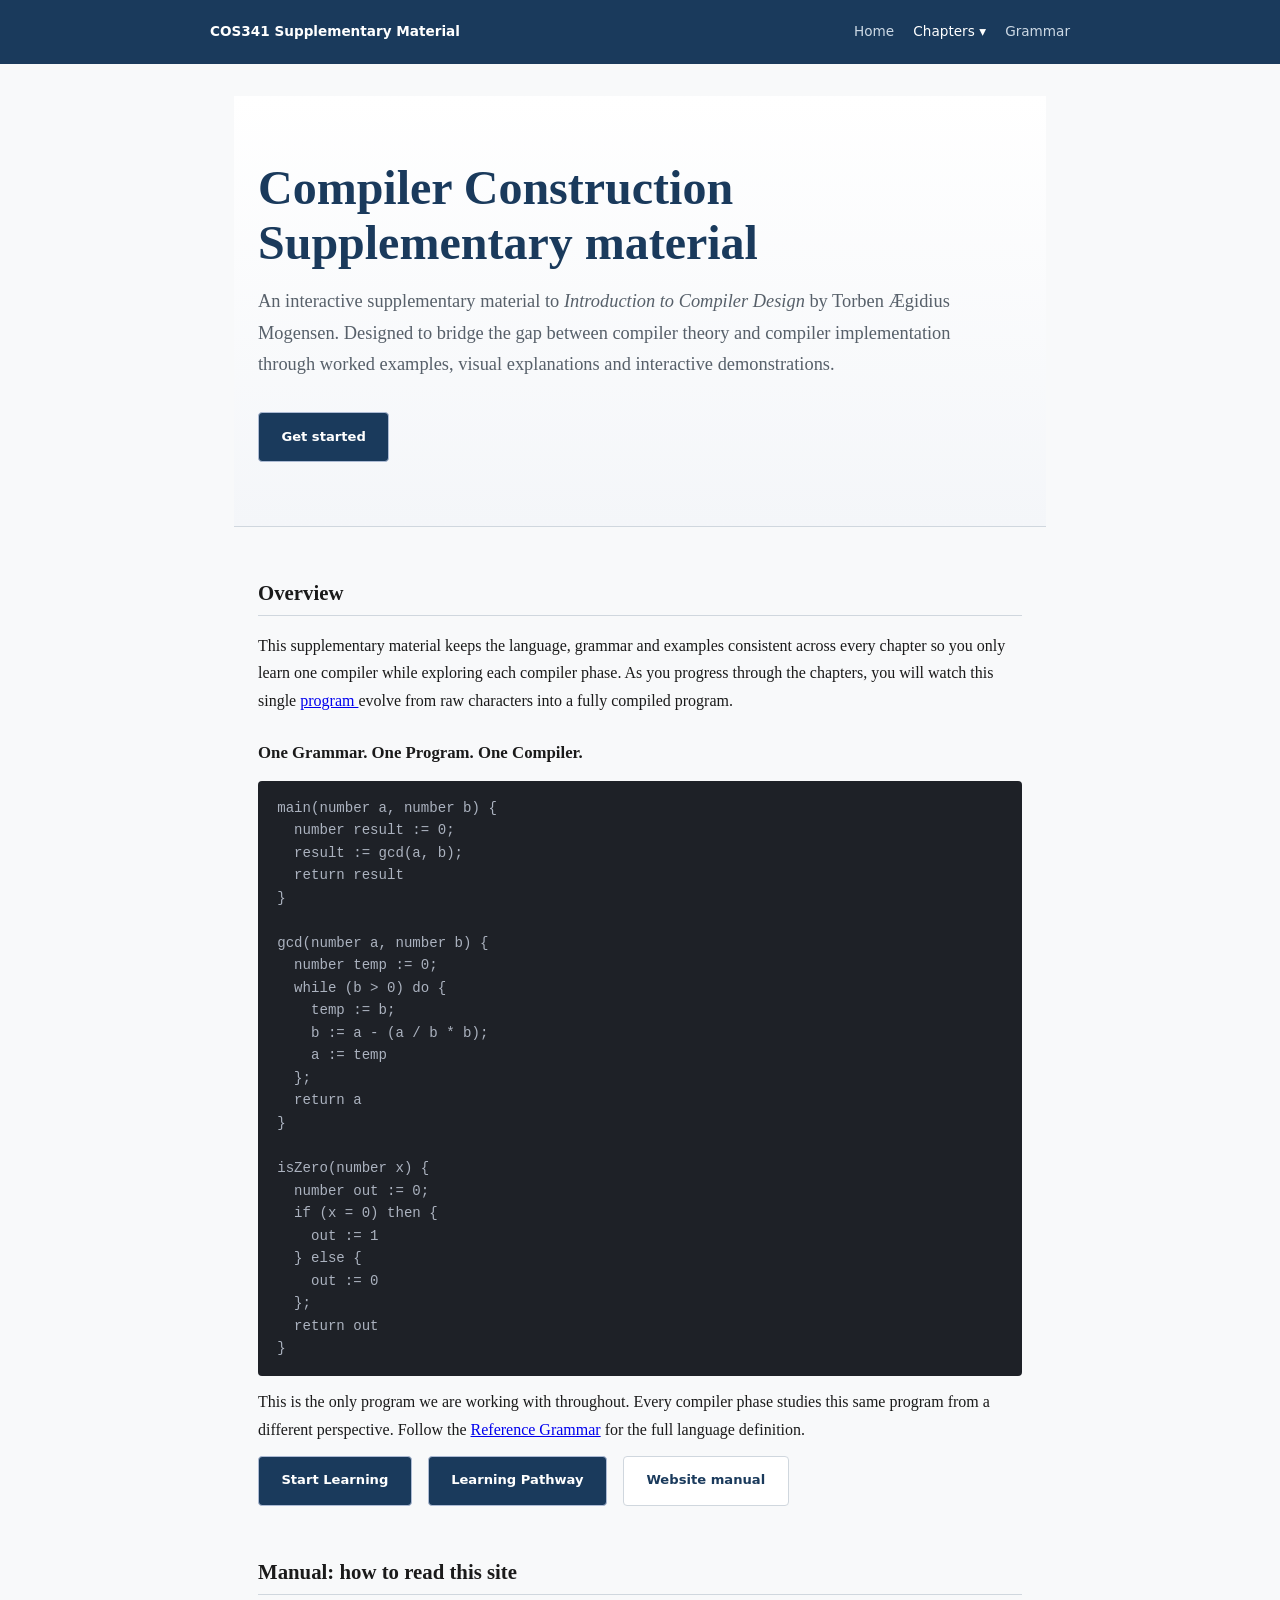
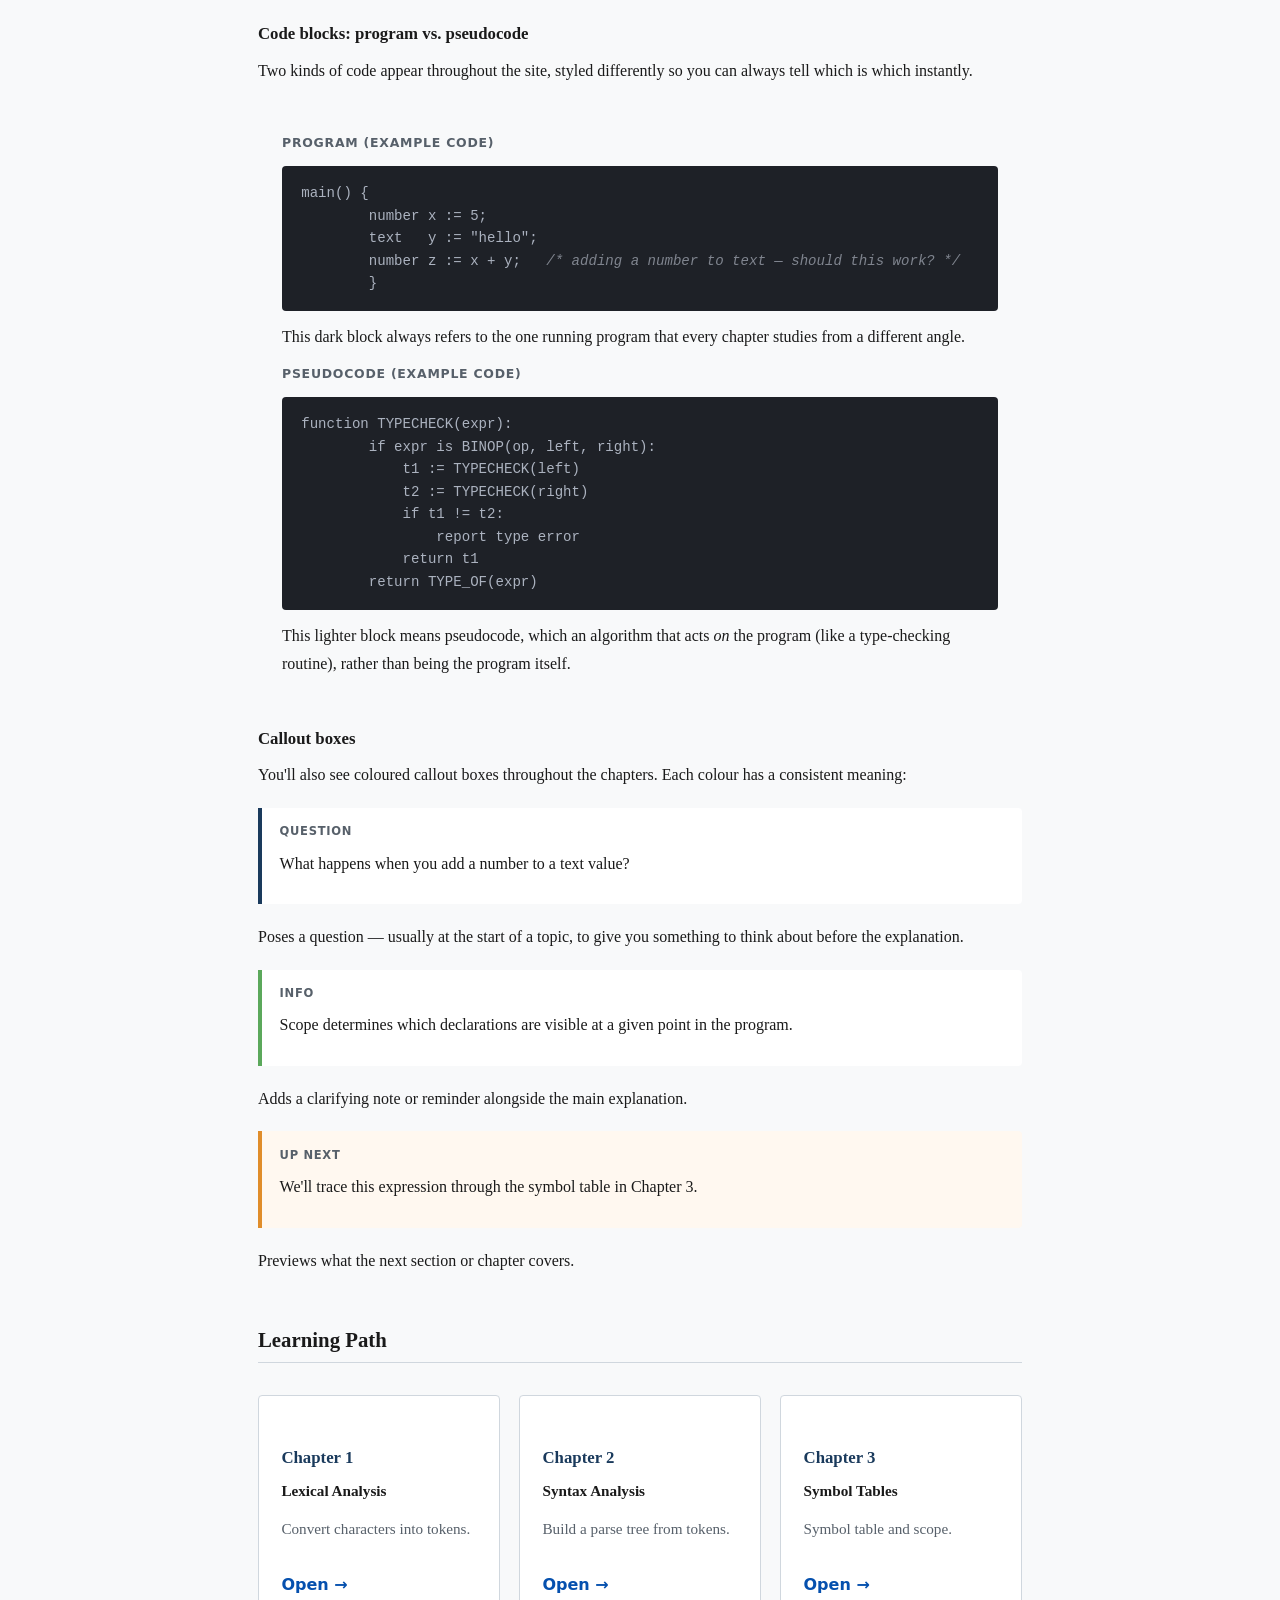
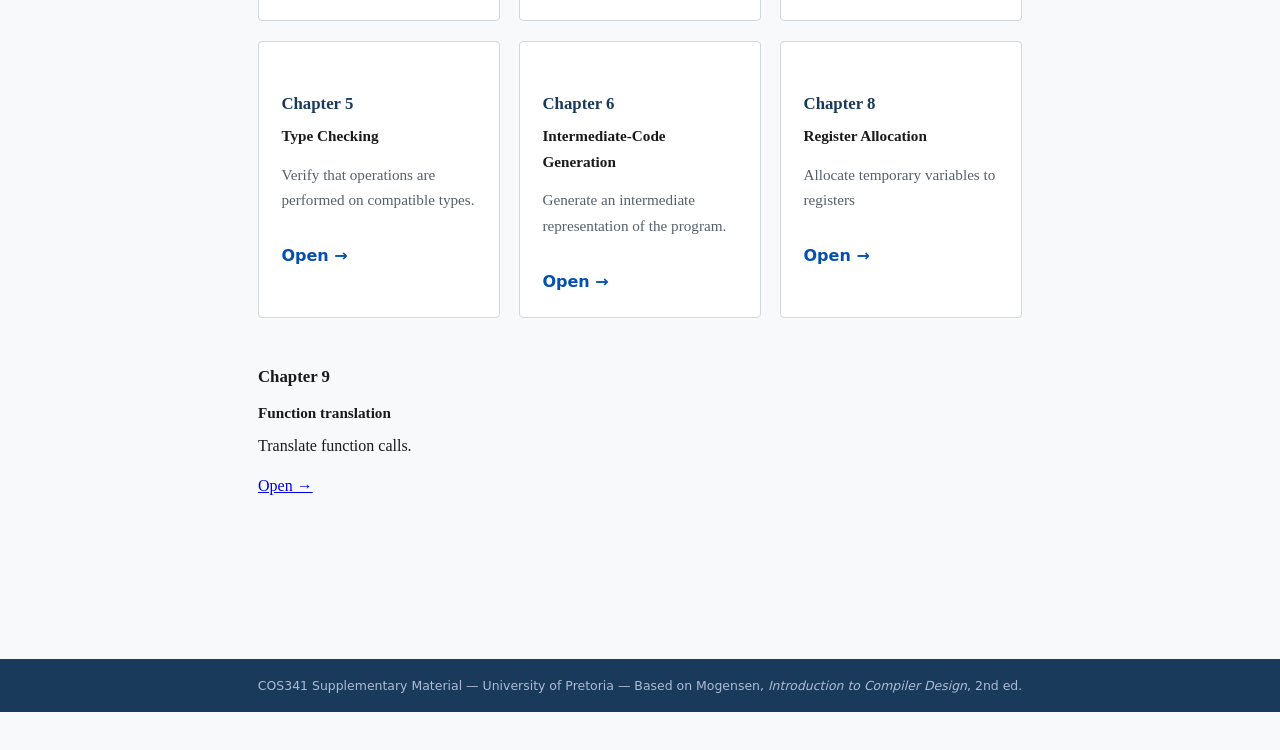
==== index.html @ 068b7fb8 "relocated index.html for github pages" ====
<!DOCTYPE html>
<html lang="en">
<head>
    <meta charset="UTF-8">
    <meta name="viewport" content="width=device-width, initial-scale=1.0">
    <title>COS341 | Compiler Construction</title>
    <link rel="stylesheet" href="css/style.css">
    <link rel="stylesheet" href="css/components.css">
    <link rel="stylesheet" href="css/layouts.css">
    <link rel="stylesheet" href="css/tables.css">
    <link rel="stylesheet" href="css/diagrams.css">
    <link rel="stylesheet" href="css/interactive.css">
    <link rel="stylesheet" href="css/home.css">
    <script src="js/header.js" defer></script>
</head>
<body>
    
    <site-header></site-header>

    <main class="article">
        <section class="hero">
            <div class="hero__content">
                <h1> Compiler Construction Supplementary material</h1>
                <p class="hero__subtitle">
                    An interactive supplementary material to
                    <i>Introduction to Compiler Design</i>
                    by Torben Ægidius Mogensen.

                    Designed to bridge the gap between compiler theory
                    and compiler implementation through worked examples,
                    visual explanations and interactive demonstrations.
                </p>
                <div class="hero__buttons">
                    <a class="btn btn-primary" href="#overview"> Get started </a>
                </div>
            </div>
            </section>

            <section class="section" id="overview">
                <h2>Overview</h2>
                <p>
                    This supplementary material keeps the language, grammar and
                    examples consistent across every chapter so you only
                    learn one compiler while exploring each compiler phase. 
                    As you progress through the chapters, you will watch this single <a href="#program">program </a>evolve from raw
                    characters into a fully compiled program.
                </p>
                <h3>
                    One Grammar.
                    One Program.
                    One Compiler.
                </h3>

                <pre class="code-block" id="program"><code>main(number a, number b) {
  number result := 0;
  result := gcd(a, b);
  return result
}

gcd(number a, number b) {
  number temp := 0;
  while (b > 0) do {
    temp := b;
    b := a - (a / b * b);
    a := temp
  };
  return a
}

isZero(number x) {
  number out := 0;
  if (x = 0) then {
    out := 1
  } else {
    out := 0
  };
  return out
}
</code></pre>
                <p>
                    This is the only program we are working with throughout.
                    Every compiler phase studies this same program from a
                    different perspective.
                    Follow the <a href="grammar.html">Reference Grammar</a> for the full language definition.
                </p>
                <div class="hero__buttons">
                    <a class="btn btn-primary" href="chapter1.html"> Start Learning </a>
                    <a class="btn btn-primary" href="#chapters"> Learning Pathway</a>
                    <a class="btn btn-secondary" href="#manual"> Website manual</a>
                </div>
            </section>

            <section class="section" id="manual">
                <section id="code-blocks">
                    <h2>Manual: how to read this site</h2>
                    <h3>Code blocks: program vs. pseudocode</h3>
                    <p>
                        Two kinds of code appear throughout the site, styled
                        differently so you can always tell which is which instantly.
                    </p>
                    <div class="section">
                        <p class="demo-label">Program (example code)</p>
                        
                        <pre class="code-block"><code>main() {
        number x := 5;
        text   y := "hello";
        number z := x + y;   <span class="code-comment">/* adding a number to text — should this work? */</span>
        }</code></pre>
                        <p>
                            This dark block always refers to the one running program that every
                            chapter studies from a different angle.
                        </p>

        
                        <p class="demo-label">Pseudocode (example code)</p>
                        
                        <pre class="code-block code-block--pseudo"><code>function TYPECHECK(expr):
        if expr is BINOP(op, left, right):
            t1 := TYPECHECK(left)
            t2 := TYPECHECK(right)
            if t1 != t2:
                report type error
            return t1
        return TYPE_OF(expr)</code></pre>
                        <p>
                            This lighter block means pseudocode, which an algorithm that acts <em>on</em> the program (like a
                            type-checking routine), rather than being the program itself.
                        </p>
                    </div>
                </section>

                <section>
                    <h3>Callout boxes</h3>
                    <p>
                        You'll also see coloured callout boxes throughout the
                        chapters. Each colour has a consistent meaning:
                    </p>

                    <div class="callout callout--question">
                        <p class="callout__label">Question</p>
                        <p>What happens when you add a number to a text value?</p>
                    </div>
                    <p>
                        Poses a question — usually at the
                        start of a topic, to give you something to think about
                        before the explanation.
                    </p>
        
                    <div class="callout callout--info">
                        <p class="callout__label">Info</p>
                        <p>Scope determines which declarations are visible at a given point in the program.</p>
                    </div>
                    <p>
                        Adds a clarifying note or reminder
                        alongside the main explanation.
                    </p>
        
                    <div class="callout callout--next">
                        <p class="callout__label">Up next</p>
                        <p>We'll trace this expression through the symbol table in Chapter 3.</p>
                    </div>
                    <p>
                        Previews what the next section or chapter covers.
                    </p>
                </section>
            </section>
            

            <section class="section" id="chapters">
                <h2>Learning Path</h2>
                <div class="chapter-grid">
                    <div class="chapter-card">
                        <h3>Chapter 1</h3>
                        <h4>Lexical Analysis</h4>
                        <p>Convert characters into tokens.</p>
                        <a href="chapter1.html">Open →</a>
                    </div>

                    <div class="chapter-card">
                        <h3>Chapter 2</h3>
                        <h4>Syntax Analysis</h4>
                        <p>Build a parse tree from tokens.</p>
                        <a href="chapter2.html">Open →</a>
                    </div>

                    <div class="chapter-card">
                        <h3>Chapter 3</h3>
                        <h4>Symbol Tables</h4>
                        <p>Symbol table and scope.</p>
                        <a href="chapter3.html">Open →</a>
                    </div>

                    <div class="chapter-card">
                        <h3>Chapter 5</h3>
                        <h4>Type Checking</h4>
                        <p>Verify that operations are performed on compatible types.</p>
                        <a href="chapter5.html">Open →</a>
                    </div>

                    <div class="chapter-card">
                        <h3>Chapter 6</h3>
                        <h4>Intermediate-Code Generation</h4>
                        <p>Generate an intermediate representation of the program.</p>
                        <a href="chapter6.html">Open →</a>
                    </div>

                    <div class="chapter-card">
                        <h3>Chapter 8</h3>
                        <h4>Register Allocation</h4>
                        <p> Allocate temporary variables to registers</p>
                        <a href="chapter8.html">Open →</a>
                    </div>

                    <div>
                        <h3>Chapter 9</h3>
                        <h4>Function translation</h4>
                        <p>Translate function calls.</p>
                        <a href="chapter9.html">Open →</a>
                    </div>

            </section>

    </main>

    <footer class="site-footer">
        <p>COS341 Supplementary Material &mdash; University of Pretoria &mdash; Based on Mogensen, <em>Introduction to Compiler Design</em>, 2nd ed.</p>
    </footer>
    
</body>
</html>
---- css/style.css ----
/* ── RESET & BASE ─────────────────────────────────────────────── */
*, *::before, *::after { box-sizing: border-box; margin: 0; padding: 0; }

:root {
  --col-bg:        #f8f9fa;
  --col-surface:   #ffffff;
  --col-border:    #d0d7de;
  --col-text:      #1a1a1a;
  --col-muted:     #57606a;
  --col-link:      #0550ae;
  --col-navy-hover: #2E5A88;
  --col-code-bg:   #f0f0f0;
  --col-accent:    #1a3a5c;   /* UP dark navy */
  --col-highlight: #fff3b0;   /* soft amber — hover highlight */

  /* bloom level colours */
  --bloom-remember:  #4a90d9;
  --bloom-understand:#5ba85b;
  --bloom-apply:     #e08d2a;
  --bloom-analyse:   #9b59b6;
  --bloom-evaluate:  #c0392b;
  --bloom-create:    #16a085;

  --font-body:  'Georgia', serif;
  --font-mono:  'Courier New', Courier, monospace;
  --font-ui:    system-ui, -apple-system, sans-serif;

  --max-width: 860px;
  --radius: 4px;
}

body {
  background: var(--col-bg);
  color: var(--col-text);
  font-family: var(--font-body);
  font-size: 1rem;
  line-height: 1.7;
}

/* ── SITE HEADER ──────────────────────────────────────────────── */
.site-header {
  background: var(--col-accent);
  color: #fff;
  padding: 0.6rem 1.5rem;
  font-family: var(--font-ui);
  font-size: 0.85rem;
  position: relative;        
  height: 64px;              
  z-index: 1000;
  overflow: visible;
}

.site-header__inner {
  max-width: var(--max-width);
  margin: 0 auto;
  gap: 1rem;
  height: 100%;
  display: flex;
  align-items: center;
  justify-content: space-between;
}

.site-header__course { font-weight: 600; }

.site-header__nav { 
  display: flex; 
  gap: 1.2rem; 
  align-items: center;
}
.site-header__nav a {
  color: #cdd9e5;
  text-decoration: none;
}
.site-header__nav a:hover { color: #fff; text-decoration: underline; }

/* ── ARTICLE LAYOUT ───────────────────────────────────────────── */
.article {
  max-width: var(--max-width);
  margin: 0 auto;
  padding: 2rem 1.5rem 4rem;
}

.breadcrumb {
  font-family: var(--font-ui);
  font-size: 0.8rem;
  color: var(--col-muted);
  margin-bottom: 1rem;
}

.article__title {
  font-size: 1.9rem;
  font-weight: 700;
  line-height: 1.2;
  border-bottom: 2px solid var(--col-accent);
  padding-bottom: 0.5rem;
  margin-bottom: 0.4rem;
}

.article__subtitle {
  color: var(--col-muted);
  font-style: italic;
  margin-bottom: 2rem;
  font-size: 0.95rem;
}

/* ── SECTIONS ─────────────────────────────────────────────────── */
.section {
  margin-top: 2.4rem;
}

.section h2 {
  font-size: 1.3rem;
  font-weight: 700;
  border-bottom: 1px solid var(--col-border);
  padding-bottom: 0.3rem;
  margin-bottom: 1rem;
}

.section h3 {
  font-size: 1.05rem;
  font-weight: 700;
  margin-top: 1.6rem;
  margin-bottom: 0.5rem;
}

.section h4 {
  font-size: 0.95rem;
  font-weight: 700;
  margin-bottom: 0.4rem;
}

.section p { margin-bottom: 0.8rem; }

.section ul, .section ol {
  padding-left: 1.5rem;
  margin-bottom: 0.8rem;
}

.section li { margin-bottom: 0.3rem; }

/* ── CALLOUTS ─────────────────────────────────────────────────── */
.callout {
  border-left: 4px solid var(--col-border);
  background: var(--col-surface);
  padding: 0.9rem 1.1rem;
  margin: 1.2rem 0;
  border-radius: 0 var(--radius) var(--radius) 0;
}

.callout--question { border-left-color: var(--col-accent); }
.callout--info     { border-left-color: #5ba85b; }
.callout--next     { border-left-color: var(--bloom-apply); background: #fff8f0; }

.callout__label {
  font-family: var(--font-ui);
  font-size: 0.72rem;
  font-weight: 700;
  text-transform: uppercase;
  letter-spacing: 0.06em;
  color: var(--col-muted);
  margin-bottom: 0.5rem !important;
}

/* ── CODE BLOCKS ──────────────────────────────────────────────── */
code {
  font-family: var(--font-mono);
  font-size: 0.88em;
  background: var(--col-code-bg);
  padding: 0.1em 0.35em;
  border-radius: 3px;
}

.code-block {
  background: #1e2127;
  color: #abb2bf;
  padding: 1rem 1.2rem;
  border-radius: var(--radius);
  overflow-x: auto;
  margin: 0.8rem 0;
  font-size: 0.88rem;
  line-height: 1.6;
}

.code-block code {
  background: none;
  padding: 0;
  color: inherit;
  font-size: inherit;
}

.code-comment { color: #7f848e; font-style: italic; }

/* ── LEARNING OBJECTIVES LIST ─────────────────────────────────── */
.objectives-list {
  list-style: none;
  padding-left: 0;
}

.objectives-list li {
  display: flex;
  align-items: baseline;
  gap: 0.6rem;
  margin-bottom: 0.5rem;
}

/* ── BLOOM BADGES ─────────────────────────────────────────────── */
.bloom {
  font-family: var(--font-ui);
  font-size: 0.68rem;
  font-weight: 700;
  text-transform: uppercase;
  letter-spacing: 0.05em;
  padding: 0.15em 0.5em;
  border-radius: 2px;
  color: #fff;
  white-space: nowrap;
  flex-shrink: 0;
}

.bloom--remember  { background: var(--bloom-remember); }
.bloom--understand{ background: var(--bloom-understand); }
.bloom--apply     { background: var(--bloom-apply); }
.bloom--analyse   { background: var(--bloom-analyse); }
.bloom--evaluate  { background: var(--bloom-evaluate); }
.bloom--create    { background: var(--bloom-create); }

/* ── INTERACTIVE DEMO ─────────────────────────────────────────── */
.demo-label {
  font-family: var(--font-ui);
  font-size: 0.78rem;
  font-weight: 700;
  text-transform: uppercase;
  letter-spacing: 0.06em;
  color: var(--col-muted);
  margin-bottom: 0.4rem !important;
}

.scope-badge {
  display: inline-block;
  font-size: 0.68rem;
  background: #e8eaf6;
  color: #3949ab;
  padding: 0.1em 0.4em;
  border-radius: 2px;
  margin-left: 0.3rem;
  font-weight: 600;
}

.demo-hint {
  font-family: var(--font-ui);
  font-size: 0.78rem;
  color: var(--col-muted);
  font-style: italic;
  margin-top: 0.5rem !important;
  text-align: center;
}

/* ── TRACE LIST ───────────────────────────────────────────────── */
.trace-list {
  padding-left: 1.5rem;
  margin: 0.8rem 0;
}

.trace-list li {
  margin-bottom: 0.4rem;
  font-size: 0.93rem;
}

/* ── EXERCISES ────────────────────────────────────────────────── */
.exercise {
  border: 1px solid var(--col-border);
  border-radius: var(--radius);
  padding: 1rem 1.1rem;
  margin-bottom: 1rem;
  background: var(--col-surface);
}

.exercise__level {
  margin-bottom: 0.4rem !important;
  display: flex;
  align-items: center;
  gap: 0.5rem;
  font-family: var(--font-ui);
  font-size: 0.88rem;
  font-weight: 600;
}

.exercise p { font-size: 0.95rem; }

.exercise__hint {
  margin-top: 0.8rem;
  font-size: 0.9rem;
}

.exercise__hint summary {
  cursor: pointer;
  font-family: var(--font-ui);
  font-size: 0.82rem;
  color: var(--col-link);
  user-select: none;
}

.exercise__hint summary:hover { text-decoration: underline; }

.exercise__hint p {
  margin-top: 0.6rem;
  background: #f6f8fa;
  border-left: 3px solid var(--col-border);
  padding: 0.6rem 0.8rem;
  border-radius: 0 var(--radius) var(--radius) 0;
}

/* ── FOOTER ───────────────────────────────────────────────────── */
.site-footer {
  background: var(--col-accent);
  color: #adbbd4;
  text-align: center;
  padding: 1rem;
  font-family: var(--font-ui);
  font-size: 0.78rem;
  margin-top: 3rem;
}

/* ── EMBEDDED DIAGRAMS (draw.io / diagrams.net) ───────────────── */
.diagram-embed {
  margin: 1.2rem 0;
  border: 1px solid var(--col-border);
  border-radius: var(--radius);
  overflow: hidden;
  background: var(--col-surface);
}

.diagram-embed iframe {
  display: block;
  width: 100%;
  height: 480px;
  border: 0;
}

.diagram-embed__caption {
  font-family: var(--font-ui);
  font-size: 0.8rem;
  line-height: 1.5;
  color: var(--col-muted);
  padding: 0.6rem 0.9rem;
  border-top: 1px solid var(--col-border);
  background: #f6f8fa;
  margin: 0;
}

.diagram-embed__caption code {
  font-family: var(--font-mono);
  font-size: 0.85em;
}
---- css/components.css ----
/* ── SHARED COMPONENTS ───────────────────────────────────────────── */

.info-card,
.recap-card,
.impl-card,
.exercise,
.checkexp-explain,
.usage-card,
.aside-card,
.algo-box,
.edge-list,
.graph-placeholder {
  background: var(--col-surface);
  border: 1px solid var(--col-border);
  border-radius: var(--radius);
}

.info-card,
.recap-card,
.impl-card,
.usage-card,
.aside-card {
  padding: 0.9rem 1rem;
}

.info-card__label,
.recap-card__label,
.impl-card__structure strong,
.usage-card__chapter,
.usage-card__title,
.aside-card__label,
.edge-group-label {
  font-family: var(--font-ui);
}

.info-card__label,
.recap-card__label,
.usage-card__chapter,
.aside-card__label,
.edge-group-label {
  font-size: 0.7rem;
  font-weight: 700;
  text-transform: uppercase;
  letter-spacing: 0.07em;
  color: var(--col-muted);
}

.info-card__label,
.recap-card__label {
  margin-bottom: 0.4rem !important;
}

.recap-card__label {
  margin-bottom: 0.3rem !important;
}

.impl-card {
  padding: 1rem;
}

.impl-card h4 { color: var(--col-accent); }

.impl-card p { font-size: 0.92rem; margin-bottom: 0.6rem; }

.impl-card__use {
  color: var(--col-muted);
  font-style: italic;
}

.impl-card__structure {
  margin-top: 0.8rem;
  padding-top: 0.6rem;
  border-top: 1px solid var(--col-border);
  font-family: var(--font-ui);
  font-size: 0.82rem;
  color: var(--col-muted);
  display: flex;
  flex-direction: column;
  gap: 0.2rem;
}

.impl-card__structure strong { color: var(--col-text); }

.exercise {
  padding: 1rem 1.1rem;
  margin-bottom: 1rem;
}

.exercise__level {
  margin-bottom: 0.4rem !important;
  display: flex;
  align-items: center;
  gap: 0.5rem;
  font-family: var(--font-ui);
  font-size: 0.88rem;
  font-weight: 600;
}

.exercise p { font-size: 0.95rem; }

.exercise__hint {
  margin-top: 0.8rem;
  font-size: 0.9rem;
}

.exercise__hint summary {
  cursor: pointer;
  font-family: var(--font-ui);
  font-size: 0.82rem;
  color: var(--col-link);
  user-select: none;
}

.exercise__hint summary:hover { text-decoration: underline; }

.exercise__hint p {
  margin-top: 0.6rem;
  background: #f6f8fa;
  border-left: 3px solid var(--col-border);
  padding: 0.6rem 0.8rem;
  border-radius: 0 var(--radius) var(--radius) 0;
}

.checkexp-explain {
  padding: 1rem;
  min-height: 220px;
}

.usage-card {
  padding: 1rem;
}

.usage-card__title {
  font-size: 0.92rem;
  font-weight: 700;
  color: var(--col-accent);
  margin-bottom: 0.5rem !important;
}

.usage-card p:last-child {
  font-size: 0.85rem;
  line-height: 1.55;
}

.aside-card {
  padding: 0.9rem;
  margin-bottom: 1rem;
}

.aside-card__label {
  margin-bottom: 0.6rem !important;
}

.edge-list {
  overflow: hidden;
}

.edge-group { padding: 0.5rem 0.7rem; border-bottom: 1px solid var(--col-border); }
.edge-group:last-child { border-bottom: none; }

.edge-item {
  font-family: var(--font-mono);
  font-size: 0.8rem;
  color: var(--col-accent);
  padding: 0.1rem 0;
}

.graph-placeholder {
  display: flex;
  flex-direction: column;
  align-items: center;
  justify-content: center;
  min-height: 320px;
  gap: 0.4rem;
  padding: 1rem;
}

.graph-placeholder__label {
  font-family: var(--font-ui);
  font-size: 0.9rem;
  font-weight: 700;
  color: var(--col-muted);
  margin: 0 !important;
}

.graph-placeholder__sub {
  font-family: var(--font-ui);
  font-size: 0.78rem;
  color: #b0bec5;
  margin: 0 !important;
}
---- css/layouts.css ----
/* ── SHARED LAYOUTS ─────────────────────────────────────────────── */

/* General two-column content layouts */
.two-col,
.two-col-recap,
.rules-grid,
.notation-grid,
.frame-layout,
.xlat,
.interference-layout,
.annotated,
.annotated-code,
.checkexp-layout {
  display: grid;
  gap: 1rem;
  align-items: start;
}

.two-col,
.two-col-recap,
.rules-grid,
.interference-layout {
  grid-template-columns: 1fr 1fr;
}

.two-col,
.two-col-recap,
.interference-layout {
  margin: 1rem 0;
}

.notation-grid {
  grid-template-columns: 1fr 1fr;
  gap: 0.5rem 1.2rem;
  margin-top: 0.4rem;
}

.frame-layout,
.xlat,
.annotated,
.annotated-code {
  margin: 1rem 0;
}

.frame-layout,
.xlat,
.annotated,
.annotated-code,
.checkexp-layout {
  grid-template-columns: 1fr 1fr;
}

.annotated-code {
  gap: 1.2rem;
}

@media (max-width: 760px) {
  .two-col,
  .two-col-recap,
  .rules-grid,
  .interference-layout,
  .frame-layout,
  .xlat,
  .annotated,
  .annotated-code,
  .checkexp-layout {
    grid-template-columns: 1fr;
  }
}

@media (max-width: 660px) {
  .interactive-demo {
    grid-template-columns: 1fr;
  }
}

@media (max-width: 620px) {
  .rules-grid { grid-template-columns: 1fr; }
}

@media (max-width: 600px) {
  .notation-grid { grid-template-columns: 1fr; }
}

@media (max-width: 560px) {
  .two-col,
  .two-col-recap,
  .interference-layout {
    grid-template-columns: 1fr;
  }
}

@media (max-width: 580px) {
  .stepper-body,
  .stepper-body--stack {
    grid-template-columns: 1fr;
  }
}

/* Shared card and paired-content layouts */
.side-by-side-section {
  display: flex;
  flex-wrap: wrap;
  justify-content: space-between;
  gap: 1.2rem;
  align-items: flex-start;
  margin: 1.2rem 0;
}

.side-by-side-item {
  flex: 0 1 48%;
  min-width: 0;
  background: transparent;
  border: none;
  border-radius: 0;
  padding: 0;
}

.side-by-side-item h3,
.side-by-side-item h4 {
  margin-top: 0;
}

.impl-grid {
  display: grid;
  grid-template-columns: 1fr 1fr;
  gap: 1rem;
  margin: 1rem 0;
}

.interactive-demo {
  display: grid;
  grid-template-columns: 1fr 1fr;
  gap: 1.2rem;
  margin: 1.2rem 0;
  align-items: start;
}

.checkexp-layout {
  gap: 1.2rem;
  margin: 1rem 0;
}

.trace-setup {
  display: grid;
  grid-template-columns: 1.4fr 0.6fr;
  gap: 1.2rem;
  margin-bottom: 1.2rem;
  align-items: start;
}

@media (max-width: 560px) {
  .trace-setup { grid-template-columns: 1fr; }
}

@media (max-width: 600px) {
  .impl-grid { grid-template-columns: 1fr; }
}

/* Shared responsive sizing */
.isolated-grid {
  display: grid;
  grid-template-columns: repeat(2, 1fr);
  gap: 0.5rem;
}
---- css/tables.css ----
/* ── SHARED TABLES ───────────────────────────────────────────────── */

.grammar-subset {
  overflow-x: auto;
  margin: 0.8rem 0 1.4rem;
  width: fit-content;
  max-width: 100%;
}

.grammar-subset--large { width: 100%; }

.grammar-subset .op-table {
  width: auto;
  max-width: 100%;
  background: #f2f2f2;
  border-collapse: collapse;
  border-spacing: 0;
  font-size: 0.78rem;
  table-layout: auto;
}

.grammar-subset .op-table th,
.grammar-subset .op-table td {
  border: none;
  padding: 0.55rem 0.7rem;
  text-align: left;
  vertical-align: top;
  background: transparent;
}

.grammar-subset .op-table td code {
  font-size: 1.02rem;
  line-height: 1.6;
}

.grammar-subset .op-table thead th {
  background: #e6e6e6;
  color: var(--col-accent);
  font-weight: 700;
  border-bottom: 0;
}

.grammar-subset .op-table tbody tr { border-bottom: none; }

.grammar-subset .op-table tbody tr:nth-child(even) {
  background: rgba(255, 255, 255, 0.15);
}

.grammar-subset .op-table code {
  background: rgba(255, 255, 255, 0.5);
}

.op-table-wrapper,
.parse-table-wrapper {
  overflow-x: auto;
  margin: 1rem 0;
}

.op-table,
.sym-table,
.parse-table,
.grammar-subset .op-table {
  border-collapse: collapse;
  font-family: var(--font-ui);
}

.op-table {
  width: 100%;
  font-size: 0.9rem;
}

.op-table th,
.sym-table th {
  background: var(--col-accent);
  color: #fff;
  text-align: left;
}

.op-table th,
.op-table td,
.sym-table th,
.sym-table td {
  padding: 0.45rem 0.8rem;
  border-bottom: 1px solid var(--col-border);
}

.op-table tbody tr:hover,
.sym-table tbody tr:hover {
  background: #f0f4f8;
}

.sym-table {
  width: 100%;
  font-size: 0.85rem;
}

.sym-row--inner td:first-child { color: var(--col-muted); }

.sym-row.highlighted {
  background: var(--col-highlight);
}

.parse-table {
  font-size: 0.78rem;
  min-width: 100%;
}

.parse-table th {
  background: var(--col-accent);
  color: #fff;
  padding: 0.45rem 0.5rem;
  text-align: center;
  font-weight: 700;
  white-space: nowrap;
  border: 1px solid #2a4a70;
}

.pt-corner {
  text-align: left !important;
  min-width: 90px;
}

.pt-nt {
  font-family: var(--font-mono);
  font-size: 0.8rem;
  font-weight: 700;
  color: var(--col-accent);
  background: #eef2f8;
  padding: 0.4rem 0.6rem;
  border: 1px solid var(--col-border);
  white-space: nowrap;
}

.pt-empty {
  background: #fafafa;
  border: 1px solid #e8e8e8;
  padding: 0.4rem 0.5rem;
}

.pt-cell {
  background: var(--col-surface);
  border: 1px solid var(--col-border);
  padding: 0.4rem 0.5rem;
  text-align: center;
  font-family: var(--font-mono);
  font-size: 0.8rem;
  font-weight: 700;
  color: var(--col-accent);
  cursor: pointer;
  transition: background 0.12s;
}

.pt-cell:hover { background: #e8f0fe; }

.pt-cell.active {
  background: #fff3b0;
  outline: 2px solid #e6ac00;
}

.parse-table--static .pt-cell {
  cursor: default;
  vertical-align: middle;
  min-width: 80px;
  padding: 0.4rem 0.5rem;
  text-align: center;
}

.parse-table--static .pt-cell:hover { background: inherit; }

.pt-cell--r1 { border-left: 3px solid var(--bloom-apply); background: #f6f9ff; }
.pt-cell--r2 { border-left: 3px solid var(--bloom-understand); background: #f0f9f0; }

.pt-set {
  display: block;
  font-family: var(--font-mono);
  font-size: 0.78rem;
  font-weight: 700;
  color: #1a3a5c;
  line-height: 1.3;
  margin-bottom: 0.2rem;
}

.pt-set--follow {
  color: #1a5c2a;
  font-style: italic;
}

.pt-num {
  display: inline-block;
  font-family: var(--font-ui);
  font-size: 0.62rem;
  font-weight: 700;
  background: var(--col-accent);
  color: #fff;
  padding: 0.05em 0.4em;
  border-radius: 2px;
}

.pt-why { display: none; }

.slr-table-plain td,
.slr-table-plain th {
  text-align: center;
}

.slr-table th.slr-table__group {
  background: var(--col-accent);
  color: #fff;
  text-align: center;
}

.slr-table td,
.slr-table th {
  text-align: center;
}

.slr-table tbody tr {
  cursor: pointer;
  transition: background 0.15s;
}

.slr-table tbody tr:hover { background: #f0f4f8; }

.slr-table tbody tr.is-selected { background: #d9ecff; }

.slr-cell--reduce {
  background: #fff8f0;
  color: var(--bloom-apply);
  font-weight: 600;
}

.slr-cell--accept {
  background: #eafaf0;
  color: var(--bloom-understand);
  font-weight: 700;
}

.slr-table tbody tr:focus-visible {
  outline: 2px solid var(--col-accent);
  outline-offset: -2px;
}
---- css/diagrams.css ----
/* ── SHARED DIAGRAMS ──────────────────────────────────────────────── */

.diagram-embed {
  margin: 1.2rem 0;
  border: 1px solid var(--col-border);
  border-radius: var(--radius);
  overflow: hidden;
  background: var(--col-surface);
}

.diagram-embed iframe {
  display: block;
  width: 100%;
  height: 480px;
  border: 0;
}

.diagram-embed__caption {
  font-family: var(--font-ui);
  font-size: 0.8rem;
  line-height: 1.5;
  color: var(--col-muted);
  padding: 0.6rem 0.9rem;
  border-top: 1px solid var(--col-border);
  background: #f6f8fa;
  margin: 0;
}

.diagram-embed__caption code {
  font-family: var(--font-mono);
  font-size: 0.85em;
}

.attr-diagram {
  background: var(--col-surface);
  border: 1px solid var(--col-border);
  border-radius: var(--radius);
  padding: 1.2rem;
  margin: 1rem 0;
  text-align: center;
  font-family: var(--font-ui);
  font-size: 0.88rem;
  overflow-x: auto;
}

.attr-tree { display: inline-block; min-width: 560px; }

.attr-node {
  display: inline-block;
  padding: 0.4rem 0.8rem;
  border: 2px solid var(--col-border);
  border-radius: var(--radius);
  background: #f6f8fa;
  font-family: var(--font-mono);
  font-size: 0.82rem;
  margin-bottom: 0.6rem;
}

.attr-node--root {
  border-color: var(--col-accent);
  background: #eef2f8;
  font-size: 0.88rem;
  margin-bottom: 1rem;
  display: block;
  width: fit-content;
  margin-left: auto;
  margin-right: auto;
}

.attr-node--result {
  border-color: var(--bloom-understand);
  background: #f0f9f0;
  display: block;
  width: fit-content;
  margin: 0.8rem auto 0;
  font-family: var(--font-ui);
  font-size: 0.85rem;
}

.attr-children {
  display: flex;
  justify-content: center;
  gap: 1.5rem;
  margin-bottom: 0.6rem;
}

.attr-branch {
  display: flex;
  flex-direction: column;
  align-items: center;
  gap: 0.3rem;
}

.attr-arrow--down {
  font-size: 0.75rem;
  color: var(--col-muted);
}

.attr-badge {
  font-size: 0.68rem;
  padding: 0.1em 0.4em;
  border-radius: 2px;
  font-weight: 700;
  margin-left: 0.3rem;
}

.attr-badge--synth {
  background: #d1fae5;
  color: #065f46;
}

.attr-legend {
  margin-top: 0.8rem;
  font-size: 0.78rem;
  color: var(--col-muted);
}

.flowchart {
  display: flex;
  flex-direction: column;
  align-items: center;
  gap: 0.3rem;
  padding: 1rem;
  font-family: var(--font-ui);
  font-size: 0.82rem;
}

.fc-node {
  padding: 0.35rem 1rem;
  border-radius: var(--radius);
  font-family: var(--font-mono);
  font-size: 0.8rem;
  font-weight: 600;
  text-align: center;
  min-width: 140px;
}

.fc-label  { background: #e8f4fd; border: 2px solid #3b89c8; color: #1a3a5c; }
.fc-diamond{ background: #fff8f0; border: 2px solid var(--bloom-apply); color: #5a3000; border-radius: 6px; padding: 0.35rem 0.8rem; }
.fc-rect   { background: #f0f9f0; border: 2px solid var(--bloom-understand); color: #1a4a1a; }
.fc-goto   { background: #f9f0ff; border: 2px dashed #9b59b6; color: #4a1a6a; font-style: italic; }

.fc-arrow { color: var(--col-muted); font-size: 1.1rem; line-height: 1; }

.fc-branches { display: flex; gap: 3rem; }

.fc-branch {
  display: flex;
  flex-direction: column;
  align-items: center;
  gap: 0.3rem;
}

.fc-branch-label {
  font-family: var(--font-ui);
  font-size: 0.72rem;
  font-weight: 700;
  color: var(--col-muted);
}

.slr-state-diagram {
  min-height: 200px;
  margin: 1rem 0;
}

.slr-state-panel__body {
  display: grid;
  grid-template-columns: minmax(0, 1.05fr) minmax(0, 0.95fr);
  gap: 1.5rem;
  align-items: start;
}

.slr-state-panel__body .slr-state-diagram {
  min-width: 0;
  margin: 0;
}

.slr-state-panel__explanation {
  min-width: 0;
}

.slr-state-panel__explanation > :first-child { margin-top: 0; }

.slr-dfa-svg {
  display: block;
  width: 100%;
  height: auto;
  max-height: 470px;
}

.slr-dfa-edge {
  stroke: #64748b;
  stroke-width: 2;
}

.slr-dfa-edge-label {
  fill: #344454;
  font-family: var(--font-mono);
  font-size: 13px;
}

.slr-dfa-state circle {
  fill: #cce5ff;
  stroke: #36393d;
  stroke-width: 2.5;
}

.slr-dfa-state text {
  fill: #243447;
  font-family: var(--font-ui);
  font-size: 16px;
  font-weight: 700;
}

.slr-dfa-state.is-highlighted circle {
  fill: #ffdf9e;
  stroke: #c77716;
  stroke-width: 4;
}

.slr-dfa-state.is-highlighted text {
  fill: #5c3a0d;
}
---- css/interactive.css ----
/* ── SHARED INTERACTIVE CONTROLS ────────────────────────────────── */

.btn {
  font-family: var(--font-ui);
  font-size: 0.82rem;
  padding: 0.35rem 0.9rem;
  border: 1px solid #adbbd4;
  border-radius: 3px;
  background: transparent;
  color: #fff;
  cursor: pointer;
  transition: background 0.12s;
}

.btn:hover:not(:disabled) { background: rgba(255,255,255,0.15); }
.btn:disabled { opacity: 0.35; cursor: not-allowed; }

.stepper,
.stepper--stack {
  border: 1px solid var(--col-border);
  border-radius: var(--radius);
  overflow: hidden;
  background: var(--col-surface);
  margin: 1rem 0;
}

.stepper-controls {
  background: var(--col-accent);
  padding: 0.7rem 1rem;
  display: flex;
  align-items: center;
  justify-content: space-between;
  gap: 1rem;
}

.stepper-counter {
  font-family: var(--font-ui);
  font-size: 0.85rem;
  color: #cdd9e5;
}

.stepper-body {
  display: grid;
  grid-template-columns: 1fr 1fr;
  min-height: 260px;
}

.stepper-detail {
  padding: 1.2rem;
  font-family: var(--font-ui);
  font-size: 0.88rem;
}

.stepper-detail h4 {
  color: var(--col-accent);
  margin-bottom: 0.5rem;
  font-size: 0.92rem;
}

.stepper-detail p { margin-bottom: 0.5rem; }

.step-call,
.step-result,
.step-error,
.stack-detail-call {
  display: inline-block;
  font-family: var(--font-mono);
  font-size: 0.8rem;
  padding: 0.1em 0.4em;
  border-radius: 3px;
}

.step-call,
.stack-detail-call {
  background: var(--col-code-bg);
}

.step-result {
  font-weight: 700;
  background: #d1fae5;
  color: #065f46;
}

.step-error {
  font-weight: 700;
  background: #fee2e2;
  color: #991b1b;
}

/* Shared interactive highlighting */
.code-block--interactive .var-ref {
  cursor: pointer;
  border-radius: 2px;
  transition: background 0.15s;
}

.code-block--interactive .var-ref:hover {
  background: rgba(255, 243, 176, 0.3);
  outline: 1px solid rgba(255, 243, 176, 0.6);
}

.code-block--interactive .var-ref.active {
  background: rgba(255, 243, 176, 0.35);
}

.src-line,
.il-line,
.seq-line,
.annotated .src-line,
.annotated .ir-line,
.stepper-tree .tr {
  transition: background 0.12s, border-color 0.12s;
}

.src-line,
.il-line,
.seq-line,
.src-line.active,
.il-line.active,
.seq-line.active {
  display: block;
  border-radius: 2px;
}

.src-line,
.il-line,
.seq-line {
  cursor: pointer;
  padding: 0 0.4rem;
  border-left: 3px solid transparent;
  border-radius: 0 3px 3px 0;
}

.src-line:hover,
.il-line:hover,
.seq-line:hover,
.src-line.active,
.il-line.active,
.seq-line.active {
  background: rgba(91,141,238,0.18);
  border-left-color: #5b8dee;
}

.save-toggle {
  display: inline-flex;
  border: 1px solid var(--col-border);
  border-radius: var(--radius);
  overflow: hidden;
  margin: 0.4rem 0 1rem;
}

.save-toggle__btn {
  font-family: var(--font-ui);
  font-size: 0.82rem;
  font-weight: 600;
  padding: 0.4rem 1rem;
  border: 0;
  background: var(--col-surface);
  color: var(--col-muted);
  cursor: pointer;
  transition: background 0.12s, color 0.12s;
}

.save-toggle__btn + .save-toggle__btn { border-left: 1px solid var(--col-border); }
.save-toggle__btn:hover { background: #eef2f8; }
.save-toggle__btn.is-active { background: var(--col-accent); color: #fff; }

/* Shared focus and selected-state presentation */
:focus-visible {
  outline: 2px solid var(--col-accent);
  outline-offset: 2px;
}
---- css/home.css ----
.hero{
    background: linear-gradient(180deg,#ffffff,#f4f6f9);
    border-bottom:1px solid var(--col-border);
    padding:4rem 1.5rem;
}

.hero__content{
    max-width:var(--max-width);
    margin:0 auto;
}

.hero__eyebrow{
    font-family:var(--font-ui);
    text-transform:uppercase;
    letter-spacing:.08em;
    font-size:.75rem;
    color:var(--col-muted);
    margin-bottom:.75rem;
}

.hero h1{
    font-size:3rem;
    line-height:1.15;
    color:var(--col-accent);
    margin-bottom:1rem;
}

.hero__subtitle{
    max-width:720px;
    font-size:1.15rem;
    color:var(--col-muted);
    margin-bottom:2rem;
}

.hero__buttons{
    display:flex;
    gap:1rem;
    flex-wrap:wrap;
}

.btn{
    display:inline-block;
    text-decoration:none;
    padding:.8rem 1.4rem;
    border-radius:var(--radius);
    font-family:var(--font-ui);
    font-weight:600;
    transition:.15s;
}

.btn-primary{
    background:var(--col-accent);
    color:white;
}

.btn-primary:hover{
    background:#274f79;
}

.btn-secondary{
    background:white;
    color:var(--col-accent);
    border:1px solid var(--col-border);
}

.btn-secondary:hover{
    background:#f5f7fa;
}

.section{
    max-width:var(--max-width);
    margin:3rem auto;
    padding:0 1.5rem;
}

.pipeline{
    display:flex;
    flex-wrap:wrap;
    align-items:center;
    justify-content:center;
    gap:.6rem;
    margin-top:2rem;
}

.pipeline-step{
    background:white;
    border:1px solid var(--col-border);
    border-radius:6px;
    padding:.8rem 1rem;
    min-width:120px;
    text-align:center;
    font-family:var(--font-ui);
    font-weight:600;
    transition:.2s;
}

.pipeline-step:hover{
    transform:translateY(-2px);
    box-shadow:0 4px 10px rgba(0,0,0,.08);
}

.program-card{
    background:white;
    border:1px solid var(--col-border);
    border-radius:var(--radius);
    padding:1.5rem;
    margin-top:1.5rem;
}

.program-card p:last-child{
    margin-bottom:0;
}

.chapter-grid{
    display:grid;
    grid-template-columns:repeat(auto-fit,minmax(240px,1fr));
    gap:1.2rem;
    margin-top:2rem;
}

.chapter-card{
    background:white;
    border:1px solid var(--col-border);
    border-radius:var(--radius);
    padding:1.4rem;
    transition:.2s;
}

.chapter-card:hover{
    transform:translateY(-4px);
    box-shadow:0 8px 18px rgba(0,0,0,.08);
}

.chapter-card h3{
    color:var(--col-accent);
    margin-bottom:.3rem;
}

.chapter-card h4{
    margin-bottom:.8rem;
}

.chapter-card p{
    color:var(--col-muted);
    font-size:.95rem;
}

.chapter-card a{
    display:inline-block;
    margin-top:1rem;
    font-family:var(--font-ui);
    text-decoration:none;
    font-weight:600;
    color:var(--col-link);
}

.chapter-card a:hover{
    text-decoration:underline;
}

.reference-grid{
    display:grid;
    grid-template-columns:repeat(auto-fit,minmax(250px,1fr));
    gap:1rem;
    margin-top:2rem;
}

.reference-card{
    background:white;
    border:1px solid var(--col-border);
    border-radius:var(--radius);
    padding:1.3rem;
}

.reference-card h3{
    color:var(--col-accent);
    margin-bottom:.5rem;
}

.reference-card p{
    color:var(--col-muted);
}

.reference-card a{
    display:inline-block;
    margin-top:1rem;
    text-decoration:none;
    font-weight:600;
    color:var(--col-link);
}

.feature-grid{
    display:grid;
    grid-template-columns:repeat(auto-fit,minmax(220px,1fr));
    gap:1rem;
    margin-top:2rem;
}

.feature{
    background:white;
    border:1px solid var(--col-border);
    border-radius:var(--radius);
    padding:1.25rem;
}

.feature h3{
    color:var(--col-accent);
    margin-bottom:.6rem;
}

.feature p{
    font-size:.92rem;
    color:var(--col-muted);
}

.intro-callout{
    background:#fff8ec;
    border-left:4px solid var(--bloom-apply);
    padding:1rem 1.2rem;
    margin:2rem 0;
    border-radius:0 var(--radius) var(--radius) 0;
}


@media(max-width:760px){
    .hero{
        padding:3rem 1.5rem;
    }

    .hero h1{
        font-size:2.2rem;
    }

    .hero__subtitle{
        font-size:1rem;
    }

    .pipeline{
        flex-direction:column;
    }

    .pipeline-step{
        width:100%;
    }
}
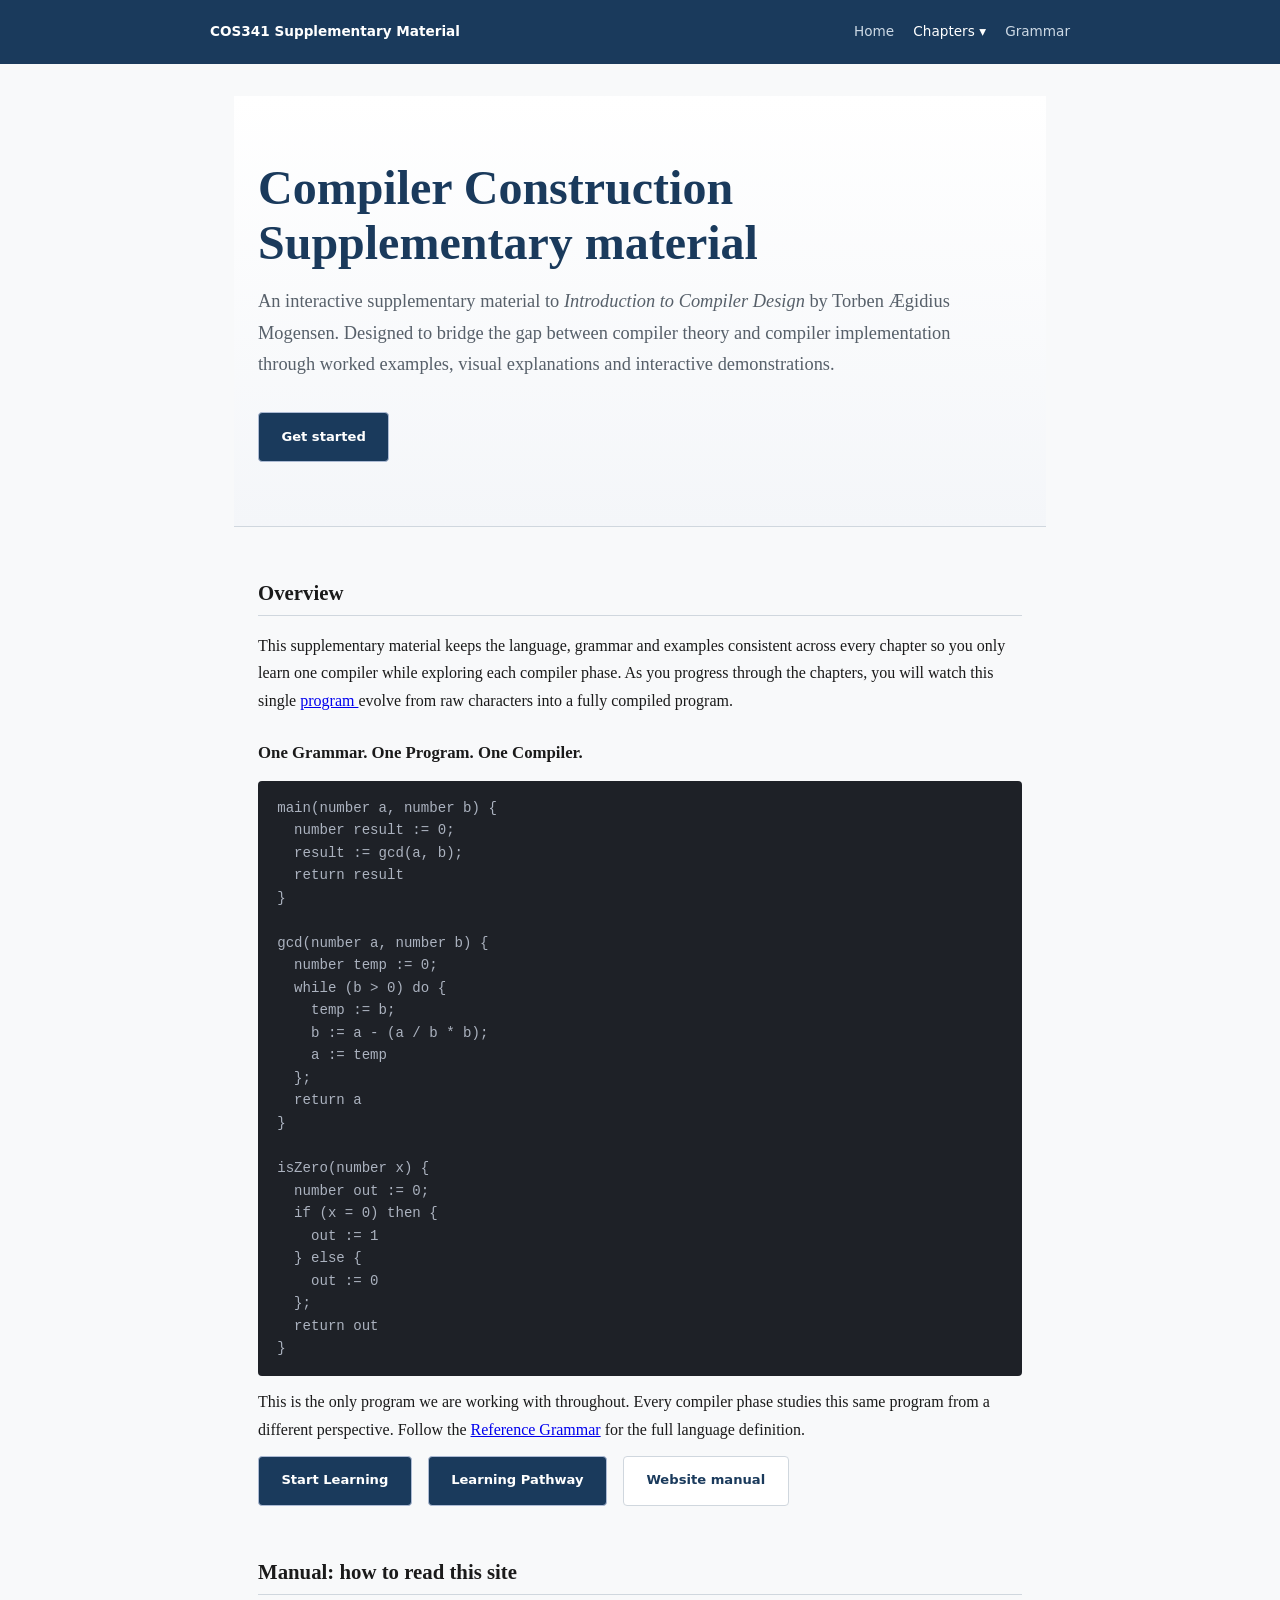
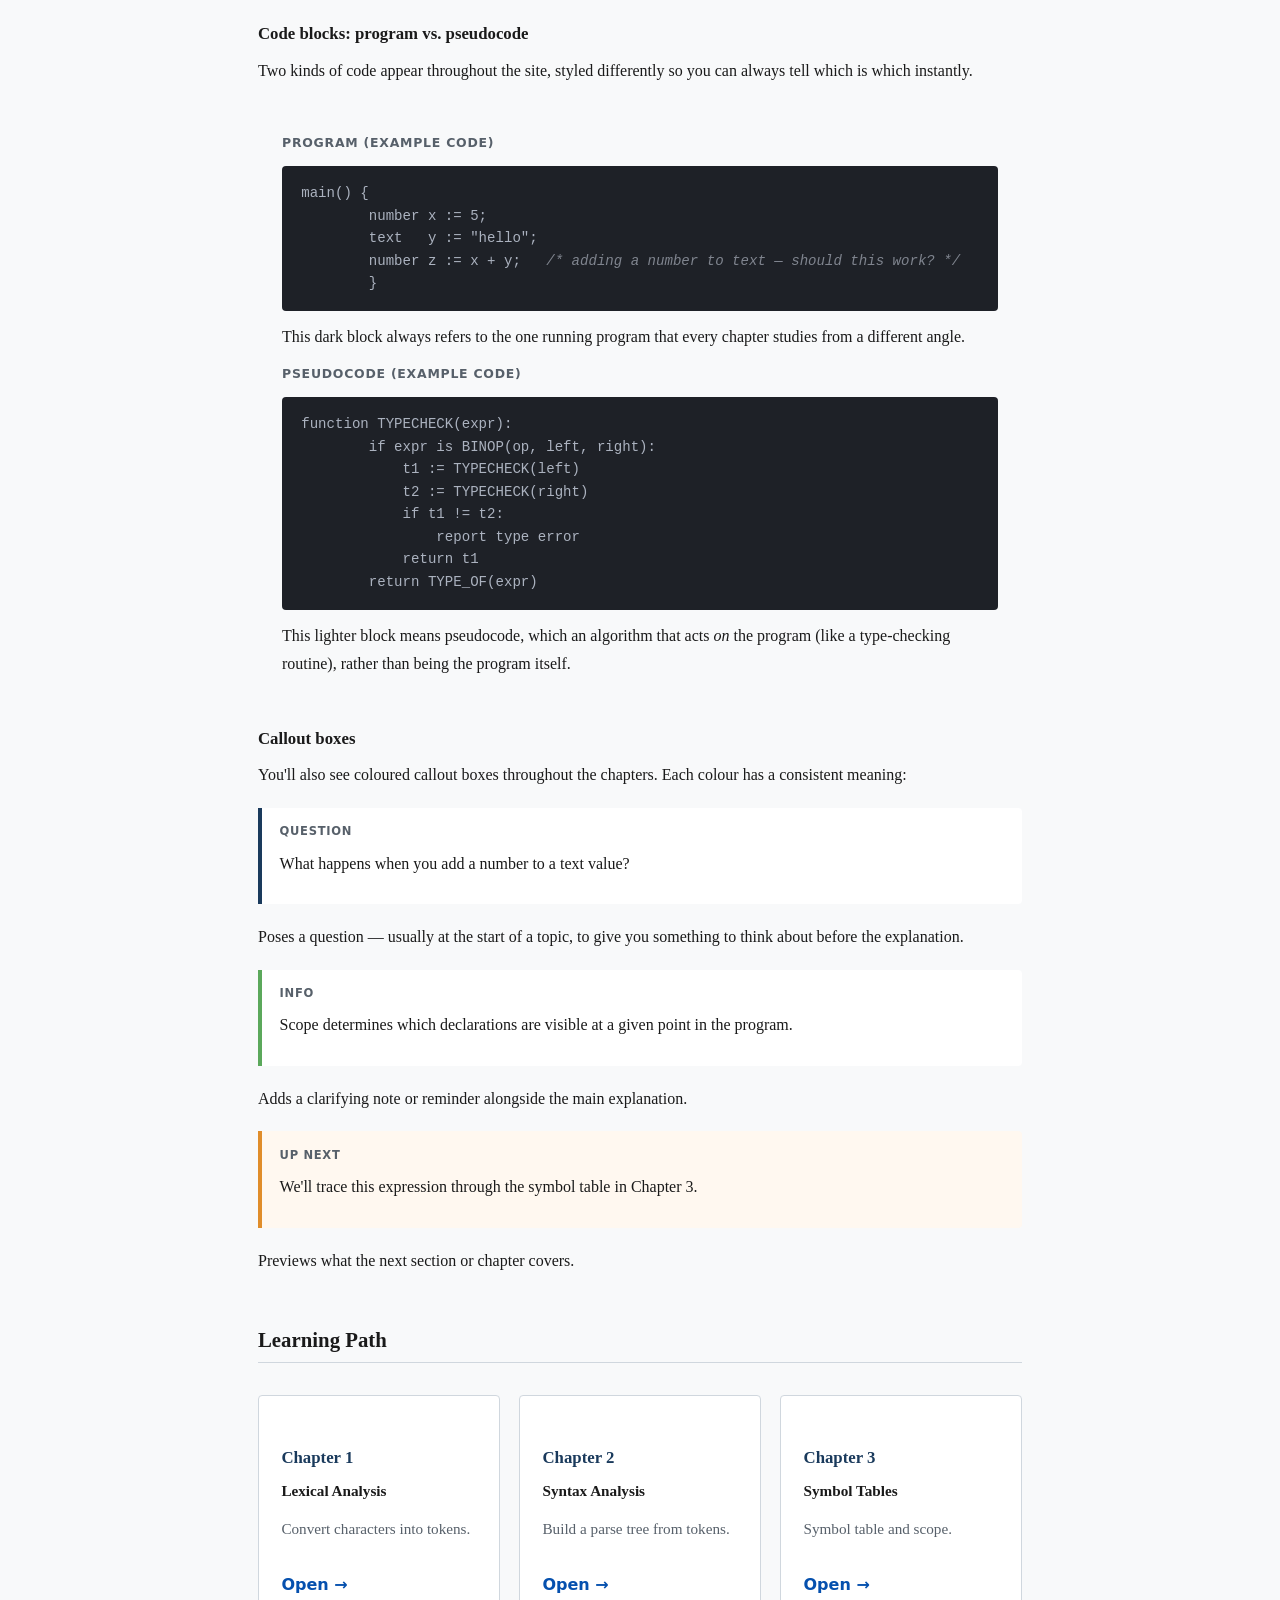
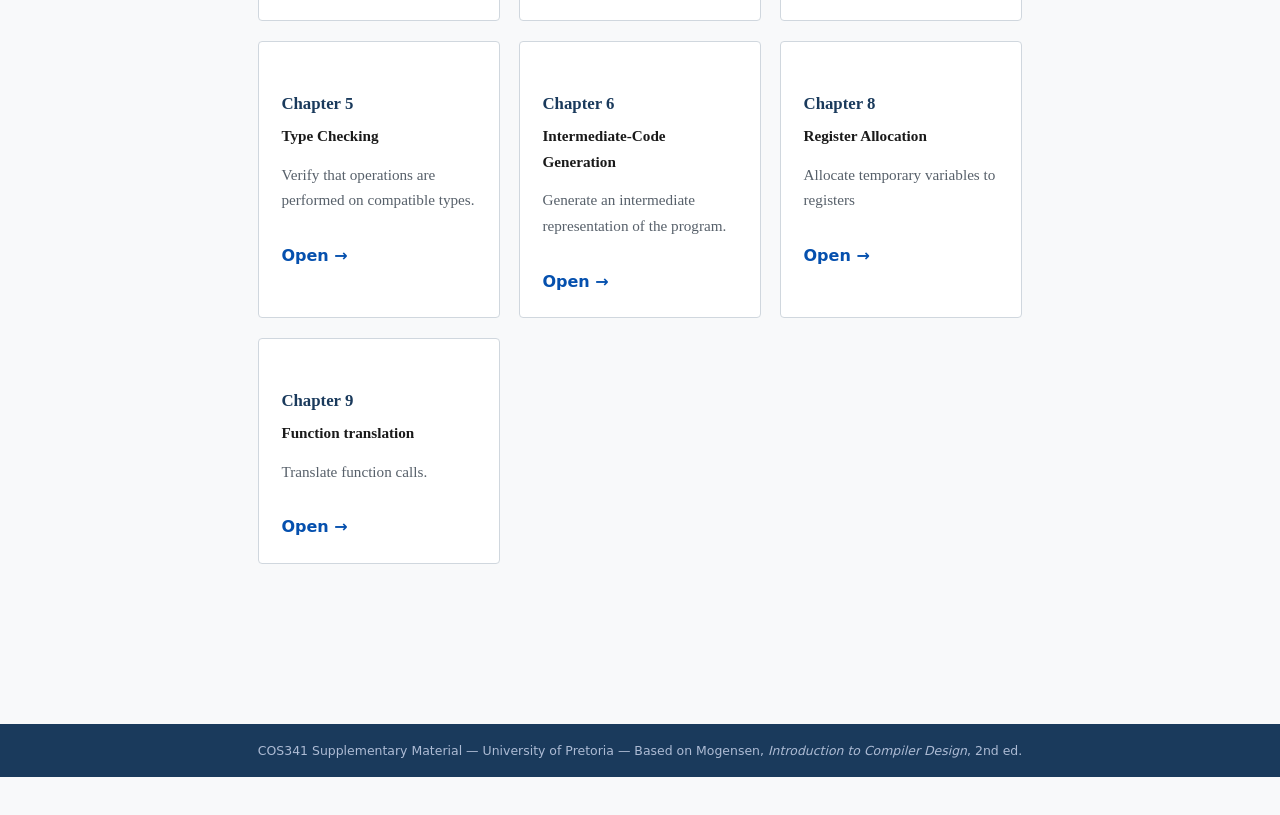
==== commit 5bec227e: "Update chapter links to include 'pages/' prefix for  navigation" ====
--- a/index.html
+++ b/index.html
@@ -173,49 +173,49 @@
                         <h3>Chapter 1</h3>
                         <h4>Lexical Analysis</h4>
                         <p>Convert characters into tokens.</p>
-                        <a href="chapter1.html">Open →</a>
+                        <a href="pages/chapter1.html">Open →</a>
                     </div>
 
                     <div class="chapter-card">
                         <h3>Chapter 2</h3>
                         <h4>Syntax Analysis</h4>
                         <p>Build a parse tree from tokens.</p>
-                        <a href="chapter2.html">Open →</a>
+                        <a href="pages/chapter2.html">Open →</a>
                     </div>
 
                     <div class="chapter-card">
                         <h3>Chapter 3</h3>
                         <h4>Symbol Tables</h4>
                         <p>Symbol table and scope.</p>
-                        <a href="chapter3.html">Open →</a>
+                        <a href="pages/chapter3.html">Open →</a>
                     </div>
 
                     <div class="chapter-card">
                         <h3>Chapter 5</h3>
                         <h4>Type Checking</h4>
                         <p>Verify that operations are performed on compatible types.</p>
-                        <a href="chapter5.html">Open →</a>
+                        <a href="pages/chapter5.html">Open →</a>
                     </div>
 
                     <div class="chapter-card">
                         <h3>Chapter 6</h3>
                         <h4>Intermediate-Code Generation</h4>
                         <p>Generate an intermediate representation of the program.</p>
-                        <a href="chapter6.html">Open →</a>
+                        <a href="pages/chapter6.html">Open →</a>
                     </div>
 
                     <div class="chapter-card">
                         <h3>Chapter 8</h3>
                         <h4>Register Allocation</h4>
                         <p> Allocate temporary variables to registers</p>
-                        <a href="chapter8.html">Open →</a>
-                    </div>
-
-                    <div>
+                        <a href="pages/chapter8.html">Open →</a>
+                    </div>
+
+                    <div class="chapter-card">
                         <h3>Chapter 9</h3>
                         <h4>Function translation</h4>
                         <p>Translate function calls.</p>
-                        <a href="chapter9.html">Open →</a>
+                        <a href="pages/chapter9.html">Open →</a>
                     </div>
 
             </section>
@@ -227,4 +227,4 @@
     </footer>
     
 </body>
-</html>+</html>
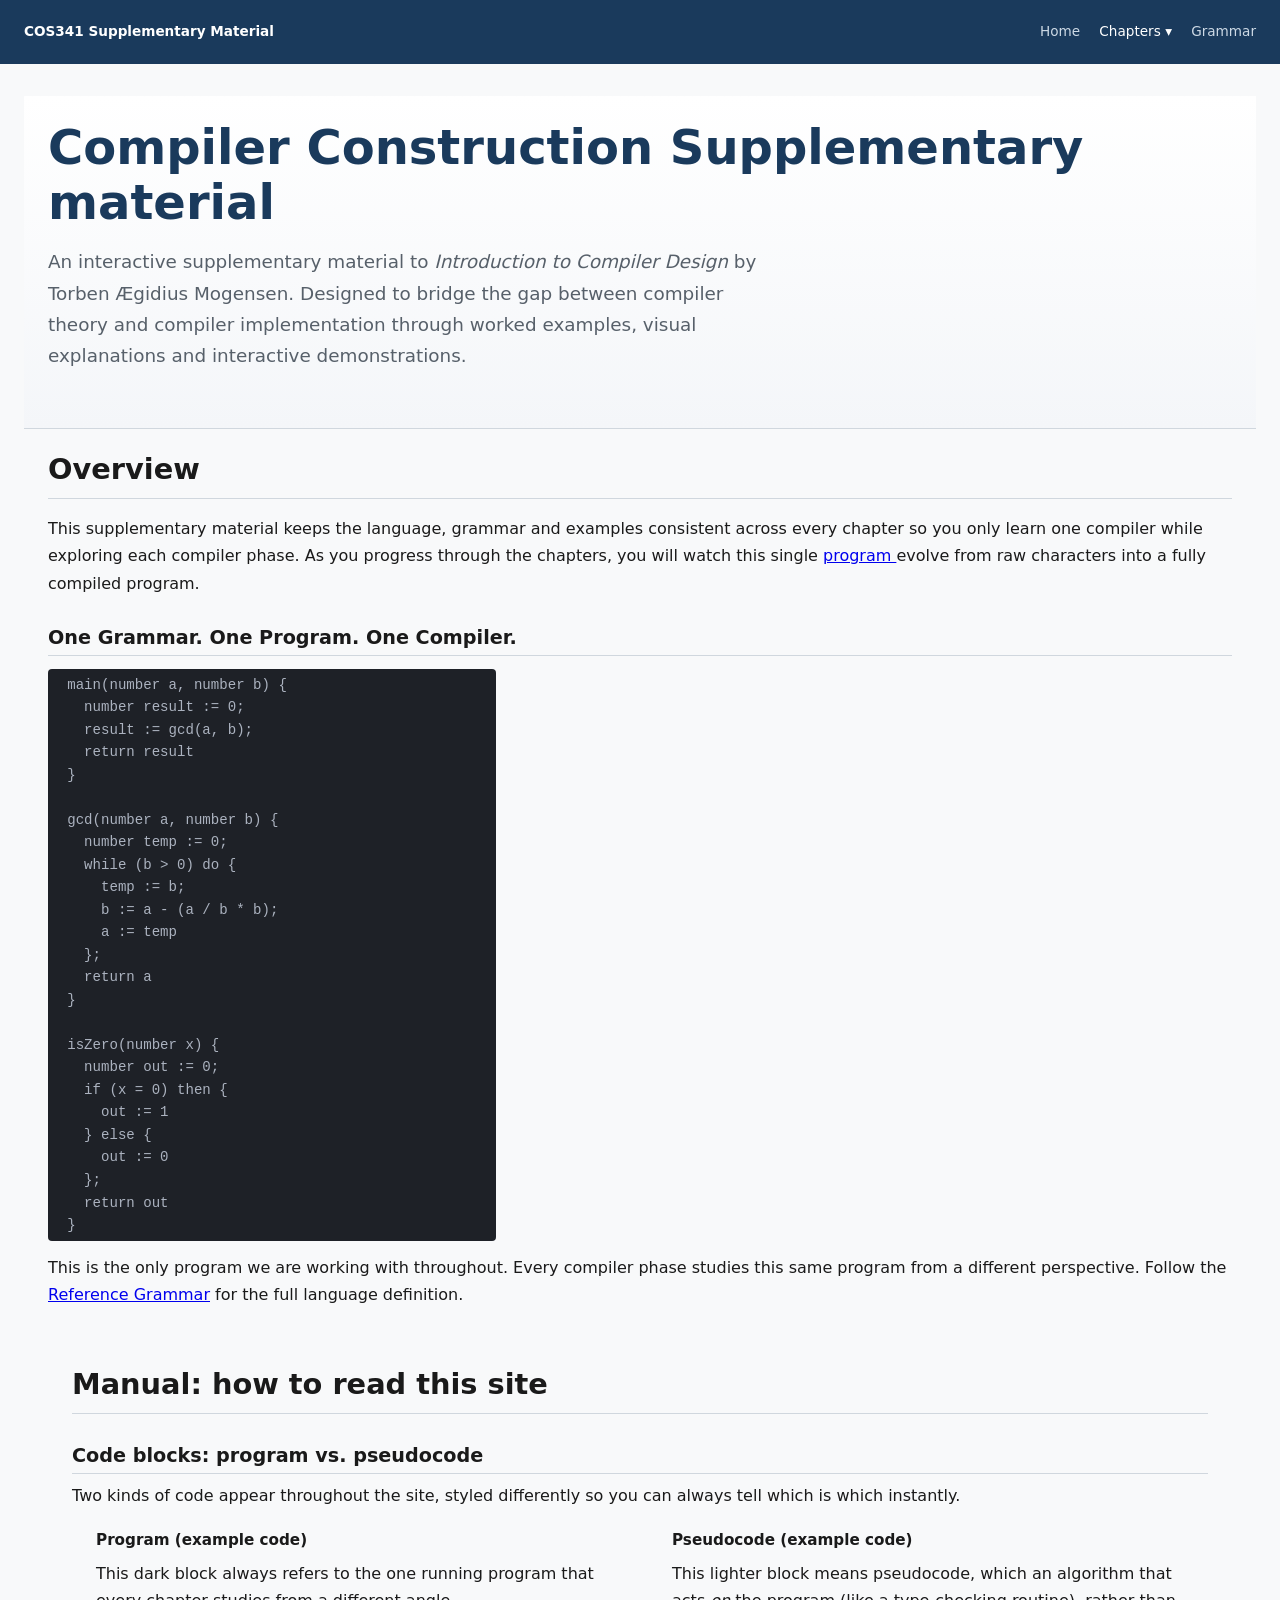
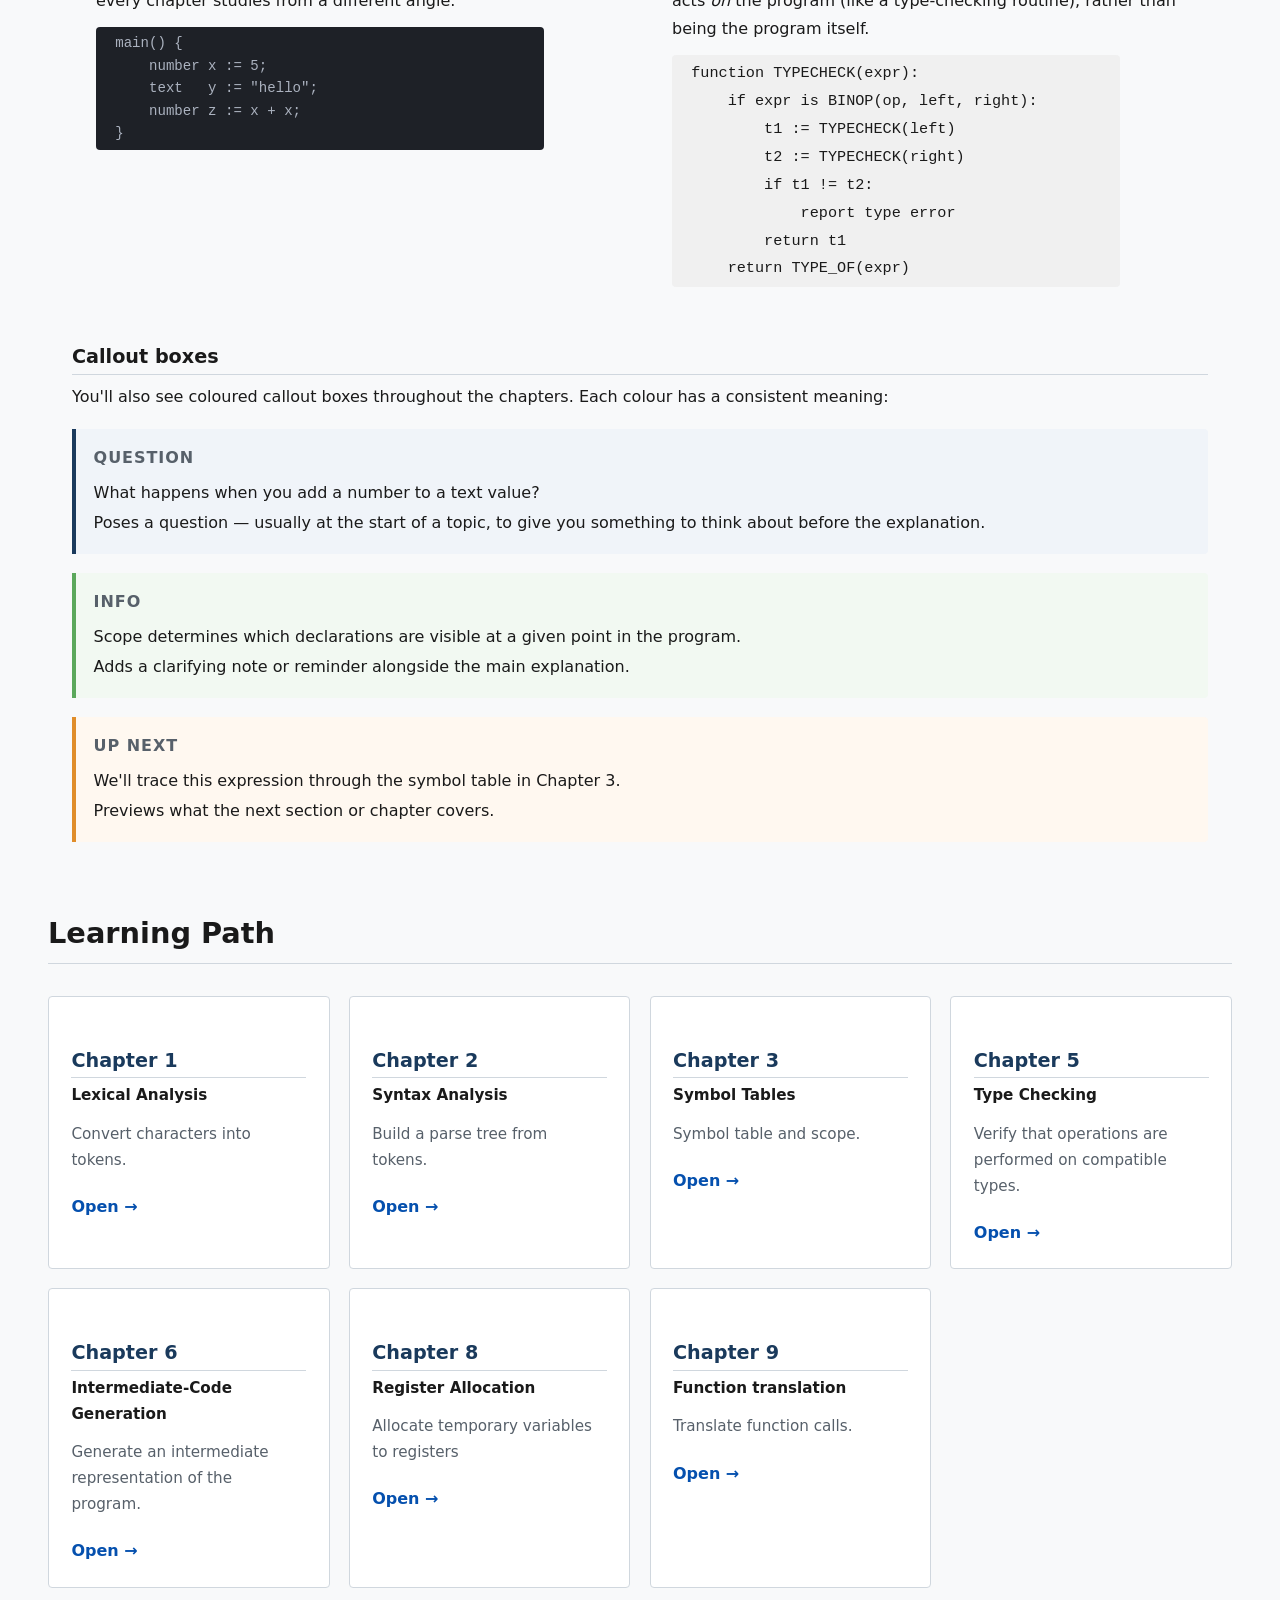
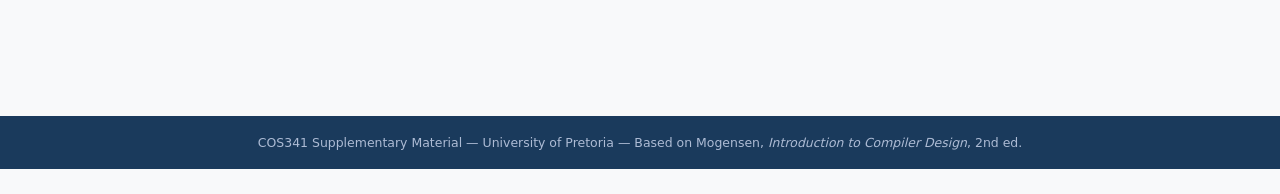
==== commit 130306dc: "resizing + home page" ====
--- a/index.html
+++ b/index.html
@@ -30,11 +30,8 @@
                     and compiler implementation through worked examples,
                     visual explanations and interactive demonstrations.
                 </p>
-                <div class="hero__buttons">
-                    <a class="btn btn-primary" href="#overview"> Get started </a>
-                </div>
             </div>
-            </section>
+        </section>
 
             <section class="section" id="overview">
                 <h2>Overview</h2>
@@ -81,55 +78,49 @@
                     This is the only program we are working with throughout.
                     Every compiler phase studies this same program from a
                     different perspective.
-                    Follow the <a href="grammar.html">Reference Grammar</a> for the full language definition.
+                    Follow the <a href="pages/grammar.html">Reference Grammar</a> for the full language definition.
                 </p>
-                <div class="hero__buttons">
-                    <a class="btn btn-primary" href="chapter1.html"> Start Learning </a>
-                    <a class="btn btn-primary" href="#chapters"> Learning Pathway</a>
-                    <a class="btn btn-secondary" href="#manual"> Website manual</a>
-                </div>
             </section>
 
             <section class="section" id="manual">
-                <section id="code-blocks">
+                <section class="section">
                     <h2>Manual: how to read this site</h2>
                     <h3>Code blocks: program vs. pseudocode</h3>
                     <p>
                         Two kinds of code appear throughout the site, styled
                         differently so you can always tell which is which instantly.
                     </p>
-                    <div class="section">
-                        <p class="demo-label">Program (example code)</p>
-                        
-                        <pre class="code-block"><code>main() {
-        number x := 5;
-        text   y := "hello";
-        number z := x + y;   <span class="code-comment">/* adding a number to text — should this work? */</span>
-        }</code></pre>
-                        <p>
-                            This dark block always refers to the one running program that every
-                            chapter studies from a different angle.
-                        </p>
-
-        
-                        <p class="demo-label">Pseudocode (example code)</p>
-                        
-                        <pre class="code-block code-block--pseudo"><code>function TYPECHECK(expr):
-        if expr is BINOP(op, left, right):
-            t1 := TYPECHECK(left)
-            t2 := TYPECHECK(right)
-            if t1 != t2:
-                report type error
-            return t1
-        return TYPE_OF(expr)</code></pre>
-                        <p>
+                    <section class="two-col" id="code-blocks">
+                        <section class="section">
+                            <h4 ">Program (example code)</h4>
+                            <p>
+                                This dark block always refers to the one running program that every
+                                chapter studies from a different angle.
+                            </p>
+                            <pre class="code-block"><code>main() {
+    number x := 5;
+    text   y := "hello";
+    number z := x + x;
+}</code></pre>       
+                    </section>
+                    <section class="section">
+                        <h4>Pseudocode (example code)</h4>
+                         <p>
                             This lighter block means pseudocode, which an algorithm that acts <em>on</em> the program (like a
                             type-checking routine), rather than being the program itself.
                         </p>
-                    </div>
+                        <pre class="code-block code-block--pseudo"><code>function TYPECHECK(expr):
+    if expr is BINOP(op, left, right):
+        t1 := TYPECHECK(left)
+        t2 := TYPECHECK(right)
+        if t1 != t2:
+            report type error
+        return t1
+    return TYPE_OF(expr)</code></pre>
+                       
+                    </div>
+                    </section>    
                 </section>
-
-                <section>
                     <h3>Callout boxes</h3>
                     <p>
                         You'll also see coloured callout boxes throughout the
@@ -139,29 +130,30 @@
                     <div class="callout callout--question">
                         <p class="callout__label">Question</p>
                         <p>What happens when you add a number to a text value?</p>
-                    </div>
-                    <p>
-                        Poses a question — usually at the
-                        start of a topic, to give you something to think about
-                        before the explanation.
-                    </p>
-        
+                        <p>
+                            Poses a question — usually at the
+                            start of a topic, to give you something to think about
+                            before the explanation.
+                        </p>
+                    </div>
+                    
                     <div class="callout callout--info">
                         <p class="callout__label">Info</p>
                         <p>Scope determines which declarations are visible at a given point in the program.</p>
-                    </div>
-                    <p>
-                        Adds a clarifying note or reminder
-                        alongside the main explanation.
-                    </p>
+                        <p>
+                            Adds a clarifying note or reminder
+                            alongside the main explanation.
+                        </p>
+                    </div>
         
                     <div class="callout callout--next">
                         <p class="callout__label">Up next</p>
                         <p>We'll trace this expression through the symbol table in Chapter 3.</p>
-                    </div>
-                    <p>
-                        Previews what the next section or chapter covers.
-                    </p>
+                        <p>
+                            Previews what the next section or chapter covers.
+                        </p>
+                    </div>
+
                 </section>
             </section>
             
--- a/css/style.css
+++ b/css/style.css
@@ -25,14 +25,15 @@
   --font-mono:  'Courier New', Courier, monospace;
   --font-ui:    system-ui, -apple-system, sans-serif;
 
-  --max-width: 860px;
+  --max-width: 1500px;
+  --text-width: 75ch;
   --radius: 4px;
 }
 
 body {
   background: var(--col-bg);
   color: var(--col-text);
-  font-family: var(--font-body);
+  font-family: var(--font-ui);
   font-size: 1rem;
   line-height: 1.7;
 }
@@ -103,13 +104,23 @@
   font-size: 0.95rem;
 }
 
+.article > p,
+.article > ul,
+.article > ol {
+  max-width: var(--text-width);
+}
+
 /* ── SECTIONS ─────────────────────────────────────────────────── */
 .section {
-  margin-top: 2.4rem;
+  /* margin-top: 0.5rem; */
+  max-width:var(--max-width);
+  /* margin:1rem auto; */
+  padding:1rem 1.5rem;
 }
 
 .section h2 {
-  font-size: 1.3rem;
+  /* color:var(--col-accent); */
+  font-size: 1.8rem;
   font-weight: 700;
   border-bottom: 1px solid var(--col-border);
   padding-bottom: 0.3rem;
@@ -117,19 +128,23 @@
 }
 
 .section h3 {
-  font-size: 1.05rem;
-  font-weight: 700;
+  /* color:var(--col-accent); */
+  font-size: 1.2rem;
+  font-weight: 700;
+  border-bottom: 0.5px solid var(--col-border);
   margin-top: 1.6rem;
   margin-bottom: 0.5rem;
+
 }
 
 .section h4 {
+  /* color:var(--col-accent); */
   font-size: 0.95rem;
   font-weight: 700;
   margin-bottom: 0.4rem;
 }
 
-.section p { margin-bottom: 0.8rem; }
+.section p { margin-bottom: 0.2rem; }
 
 .section ul, .section ol {
   padding-left: 1.5rem;
@@ -147,13 +162,13 @@
   border-radius: 0 var(--radius) var(--radius) 0;
 }
 
-.callout--question { border-left-color: var(--col-accent); }
-.callout--info     { border-left-color: #5ba85b; }
+.callout--question { border-left-color: var(--col-accent); background: #f0f4f9; }
+.callout--info     { border-left-color: #5ba85b;           background: #f2f9f2; }
 .callout--next     { border-left-color: var(--bloom-apply); background: #fff8f0; }
 
 .callout__label {
   font-family: var(--font-ui);
-  font-size: 0.72rem;
+  font-size: 1rem;
   font-weight: 700;
   text-transform: uppercase;
   letter-spacing: 0.06em;
@@ -173,12 +188,15 @@
 .code-block {
   background: #1e2127;
   color: #abb2bf;
-  padding: 1rem 1.2rem;
+  padding: 0.3rem 1.2rem;
   border-radius: var(--radius);
   overflow-x: auto;
   margin: 0.8rem 0;
   font-size: 0.88rem;
   line-height: 1.6;
+  width: fit-content; 
+  max-width: 100%; 
+  min-width: min(28rem, 100%);
 }
 
 .code-block code {
@@ -186,6 +204,18 @@
   padding: 0;
   color: inherit;
   font-size: inherit;
+}
+
+.code-block--pseudo {
+  background: var(--col-code-bg);
+  color: var(--col-text);
+  font-family: var(--font-body);
+  font-size: 0.95rem;
+  line-height: 1.7;
+}
+
+.code-block-pseudo code {
+  font-family: inherit;    
 }
 
 .code-comment { color: #7f848e; font-style: italic; }
--- a/css/layouts.css
+++ b/css/layouts.css
@@ -23,7 +23,7 @@
   grid-template-columns: 1fr 1fr;
 }
 
-.two-col,
+/* .two-col, */
 .two-col-recap,
 .interference-layout {
   margin: 1rem 0;
--- a/css/home.css
+++ b/css/home.css
@@ -1,21 +1,12 @@
 .hero{
     background: linear-gradient(180deg,#ffffff,#f4f6f9);
     border-bottom:1px solid var(--col-border);
-    padding:4rem 1.5rem;
+    padding:1.5rem 1.5rem;
 }
 
 .hero__content{
     max-width:var(--max-width);
     margin:0 auto;
-}
-
-.hero__eyebrow{
-    font-family:var(--font-ui);
-    text-transform:uppercase;
-    letter-spacing:.08em;
-    font-size:.75rem;
-    color:var(--col-muted);
-    margin-bottom:.75rem;
 }
 
 .hero h1{
@@ -32,83 +23,10 @@
     margin-bottom:2rem;
 }
 
-.hero__buttons{
-    display:flex;
-    gap:1rem;
-    flex-wrap:wrap;
-}
-
-.btn{
-    display:inline-block;
-    text-decoration:none;
-    padding:.8rem 1.4rem;
-    border-radius:var(--radius);
-    font-family:var(--font-ui);
-    font-weight:600;
-    transition:.15s;
-}
-
-.btn-primary{
-    background:var(--col-accent);
-    color:white;
-}
-
-.btn-primary:hover{
-    background:#274f79;
-}
-
-.btn-secondary{
-    background:white;
-    color:var(--col-accent);
-    border:1px solid var(--col-border);
-}
-
-.btn-secondary:hover{
-    background:#f5f7fa;
-}
-
-.section{
+.home-section{
     max-width:var(--max-width);
     margin:3rem auto;
     padding:0 1.5rem;
-}
-
-.pipeline{
-    display:flex;
-    flex-wrap:wrap;
-    align-items:center;
-    justify-content:center;
-    gap:.6rem;
-    margin-top:2rem;
-}
-
-.pipeline-step{
-    background:white;
-    border:1px solid var(--col-border);
-    border-radius:6px;
-    padding:.8rem 1rem;
-    min-width:120px;
-    text-align:center;
-    font-family:var(--font-ui);
-    font-weight:600;
-    transition:.2s;
-}
-
-.pipeline-step:hover{
-    transform:translateY(-2px);
-    box-shadow:0 4px 10px rgba(0,0,0,.08);
-}
-
-.program-card{
-    background:white;
-    border:1px solid var(--col-border);
-    border-radius:var(--radius);
-    padding:1.5rem;
-    margin-top:1.5rem;
-}
-
-.program-card p:last-child{
-    margin-bottom:0;
 }
 
 .chapter-grid{
@@ -158,69 +76,6 @@
     text-decoration:underline;
 }
 
-.reference-grid{
-    display:grid;
-    grid-template-columns:repeat(auto-fit,minmax(250px,1fr));
-    gap:1rem;
-    margin-top:2rem;
-}
-
-.reference-card{
-    background:white;
-    border:1px solid var(--col-border);
-    border-radius:var(--radius);
-    padding:1.3rem;
-}
-
-.reference-card h3{
-    color:var(--col-accent);
-    margin-bottom:.5rem;
-}
-
-.reference-card p{
-    color:var(--col-muted);
-}
-
-.reference-card a{
-    display:inline-block;
-    margin-top:1rem;
-    text-decoration:none;
-    font-weight:600;
-    color:var(--col-link);
-}
-
-.feature-grid{
-    display:grid;
-    grid-template-columns:repeat(auto-fit,minmax(220px,1fr));
-    gap:1rem;
-    margin-top:2rem;
-}
-
-.feature{
-    background:white;
-    border:1px solid var(--col-border);
-    border-radius:var(--radius);
-    padding:1.25rem;
-}
-
-.feature h3{
-    color:var(--col-accent);
-    margin-bottom:.6rem;
-}
-
-.feature p{
-    font-size:.92rem;
-    color:var(--col-muted);
-}
-
-.intro-callout{
-    background:#fff8ec;
-    border-left:4px solid var(--bloom-apply);
-    padding:1rem 1.2rem;
-    margin:2rem 0;
-    border-radius:0 var(--radius) var(--radius) 0;
-}
-
 
 @media(max-width:760px){
     .hero{
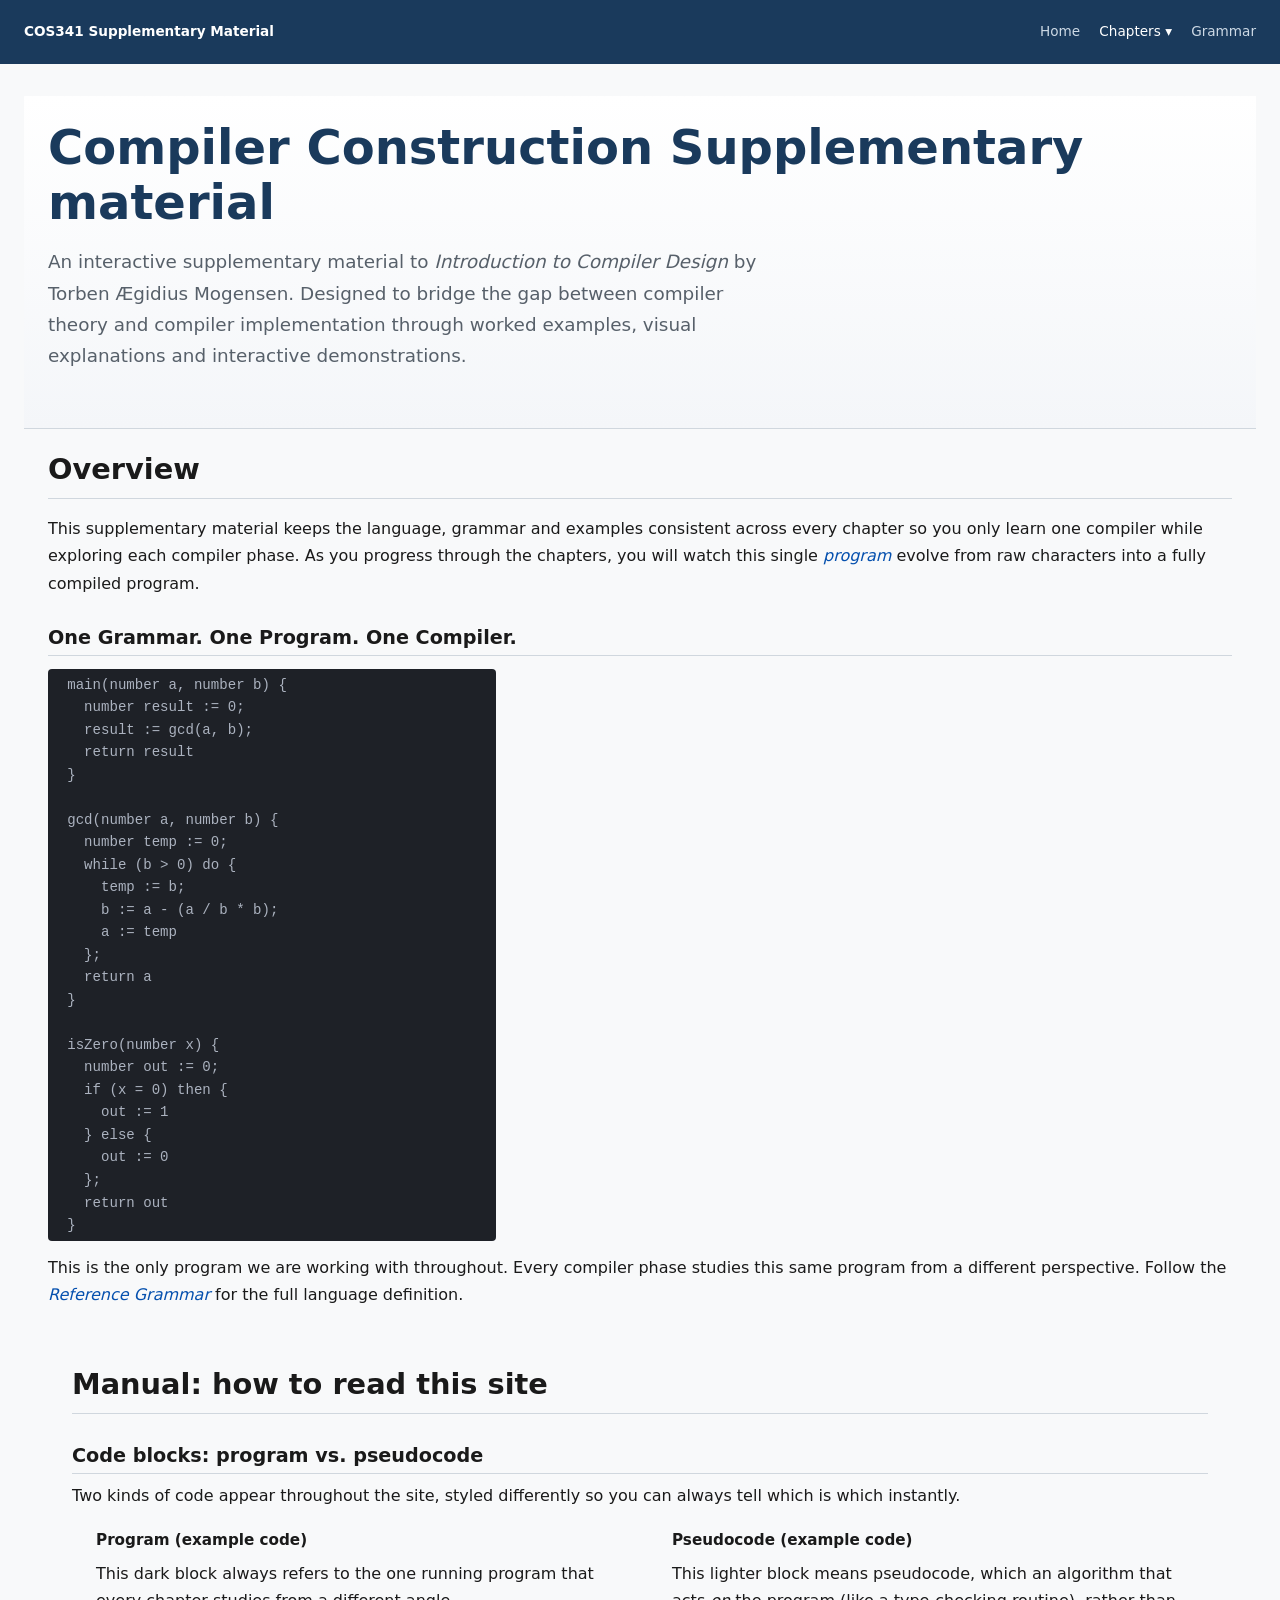
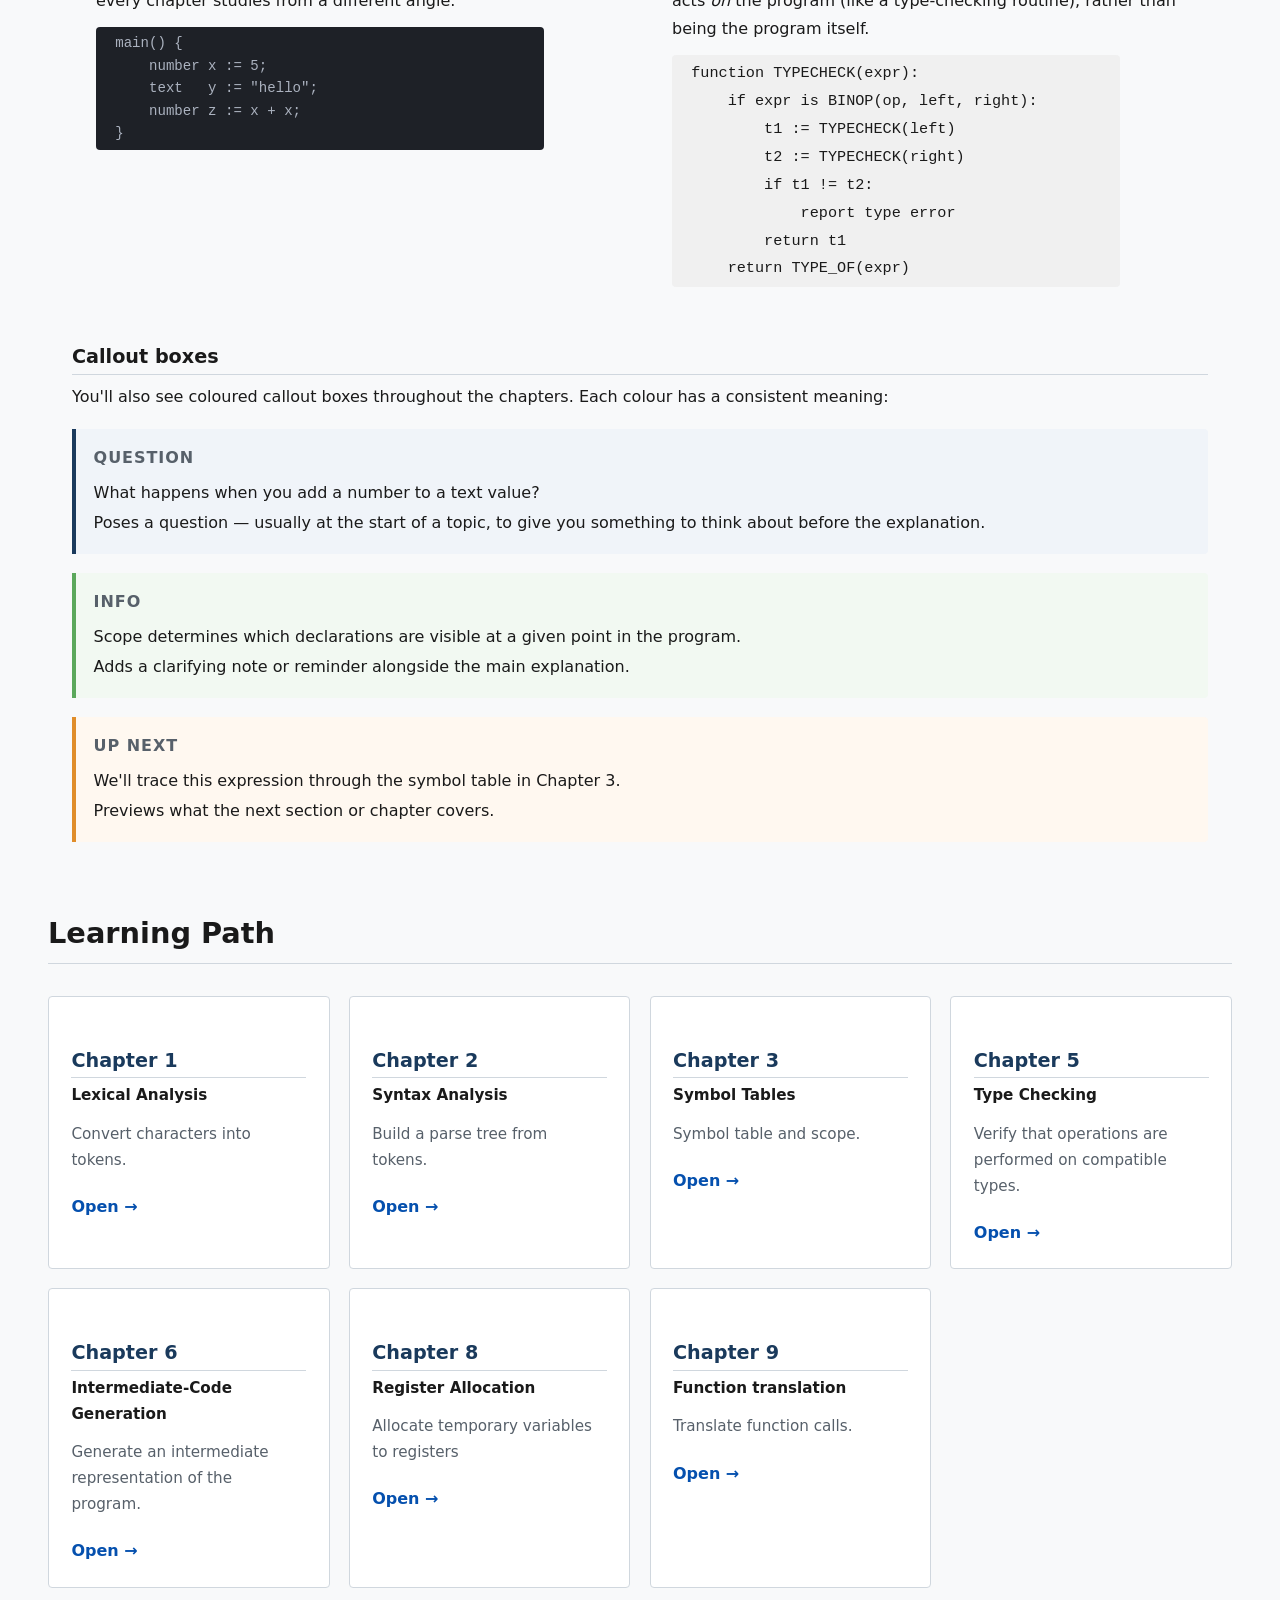
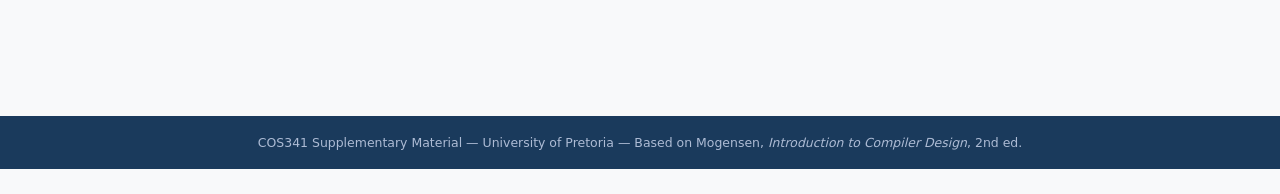
==== commit a66f49f9: "all chapters edited" ====
--- a/index.html
+++ b/index.html
@@ -39,7 +39,7 @@
                     This supplementary material keeps the language, grammar and
                     examples consistent across every chapter so you only
                     learn one compiler while exploring each compiler phase. 
-                    As you progress through the chapters, you will watch this single <a href="#program">program </a>evolve from raw
+                    As you progress through the chapters, you will watch this single <a class="hyperlink" href="#program">program </a>evolve from raw
                     characters into a fully compiled program.
                 </p>
                 <h3>
@@ -78,7 +78,7 @@
                     This is the only program we are working with throughout.
                     Every compiler phase studies this same program from a
                     different perspective.
-                    Follow the <a href="pages/grammar.html">Reference Grammar</a> for the full language definition.
+                    Follow the <a class="hyperlink" href="pages/grammar.html">Reference Grammar</a> for the full language definition.
                 </p>
             </section>
 
--- a/css/style.css
+++ b/css/style.css
@@ -10,8 +10,8 @@
   --col-link:      #0550ae;
   --col-navy-hover: #2E5A88;
   --col-code-bg:   #f0f0f0;
-  --col-accent:    #1a3a5c;   /* UP dark navy */
-  --col-highlight: #fff3b0;   /* soft amber — hover highlight */
+  --col-accent:    #1a3a5c; 
+  --col-highlight: #fff3b0;
 
   /* bloom level colours */
   --bloom-remember:  #4a90d9;
@@ -165,6 +165,31 @@
 .callout--question { border-left-color: var(--col-accent); background: #f0f4f9; }
 .callout--info     { border-left-color: #5ba85b;           background: #f2f9f2; }
 .callout--next     { border-left-color: var(--bloom-apply); background: #fff8f0; }
+
+.btn-next {
+  padding: 0.5rem 0.6rem;
+  border: none;
+  border-radius: 0.2rem;
+  background: var(--bloom-apply);   
+  color: #fff8f0;                   
+  cursor: pointer;
+}
+
+.btn-next a {
+    display: block;
+    padding: 0.5rem 0.6rem;
+}
+
+.btn-next { padding: 0; }
+.btn-next a,
+.btn-next a:link,
+.btn-next a:visited,
+.btn-next a:hover,
+.btn-next a:active,
+.btn-next a:focus {
+  color: #fff8f0;                   /* the lighter orange/cream */
+  text-decoration: none;            /* no underline in any state */
+}
 
 .callout__label {
   font-family: var(--font-ui);
@@ -227,14 +252,16 @@
 }
 
 .objectives-list li {
-  display: flex;
+  /* display: flex;
   align-items: baseline;
-  gap: 0.6rem;
+  gap: 0.6rem; */
   margin-bottom: 0.5rem;
 }
 
 /* ── BLOOM BADGES ─────────────────────────────────────────────── */
 .bloom {
+  display: inline-block;
+  margin-right:0.5rem;
   font-family: var(--font-ui);
   font-size: 0.68rem;
   font-weight: 700;
@@ -244,7 +271,7 @@
   border-radius: 2px;
   color: #fff;
   white-space: nowrap;
-  flex-shrink: 0;
+  vertical-align: baseline;
 }
 
 .bloom--remember  { background: var(--bloom-remember); }
@@ -381,4 +408,21 @@
 .diagram-embed__caption code {
   font-family: var(--font-mono);
   font-size: 0.85em;
+}
+
+/* hyperlinks */
+.hyperlink,
+.hyperlink:link,
+.hyperlink:visited,
+.hyperlink:hover,
+.hyperlink:active,
+.hyperlink:focus {
+  color: var(--col-link);
+  font-style: italic;
+  text-decoration: none;
+}
+
+.hyperlink:focus-visible {
+  outline: 2px solid var(--col-link);
+  outline-offset: 2px;
 }
